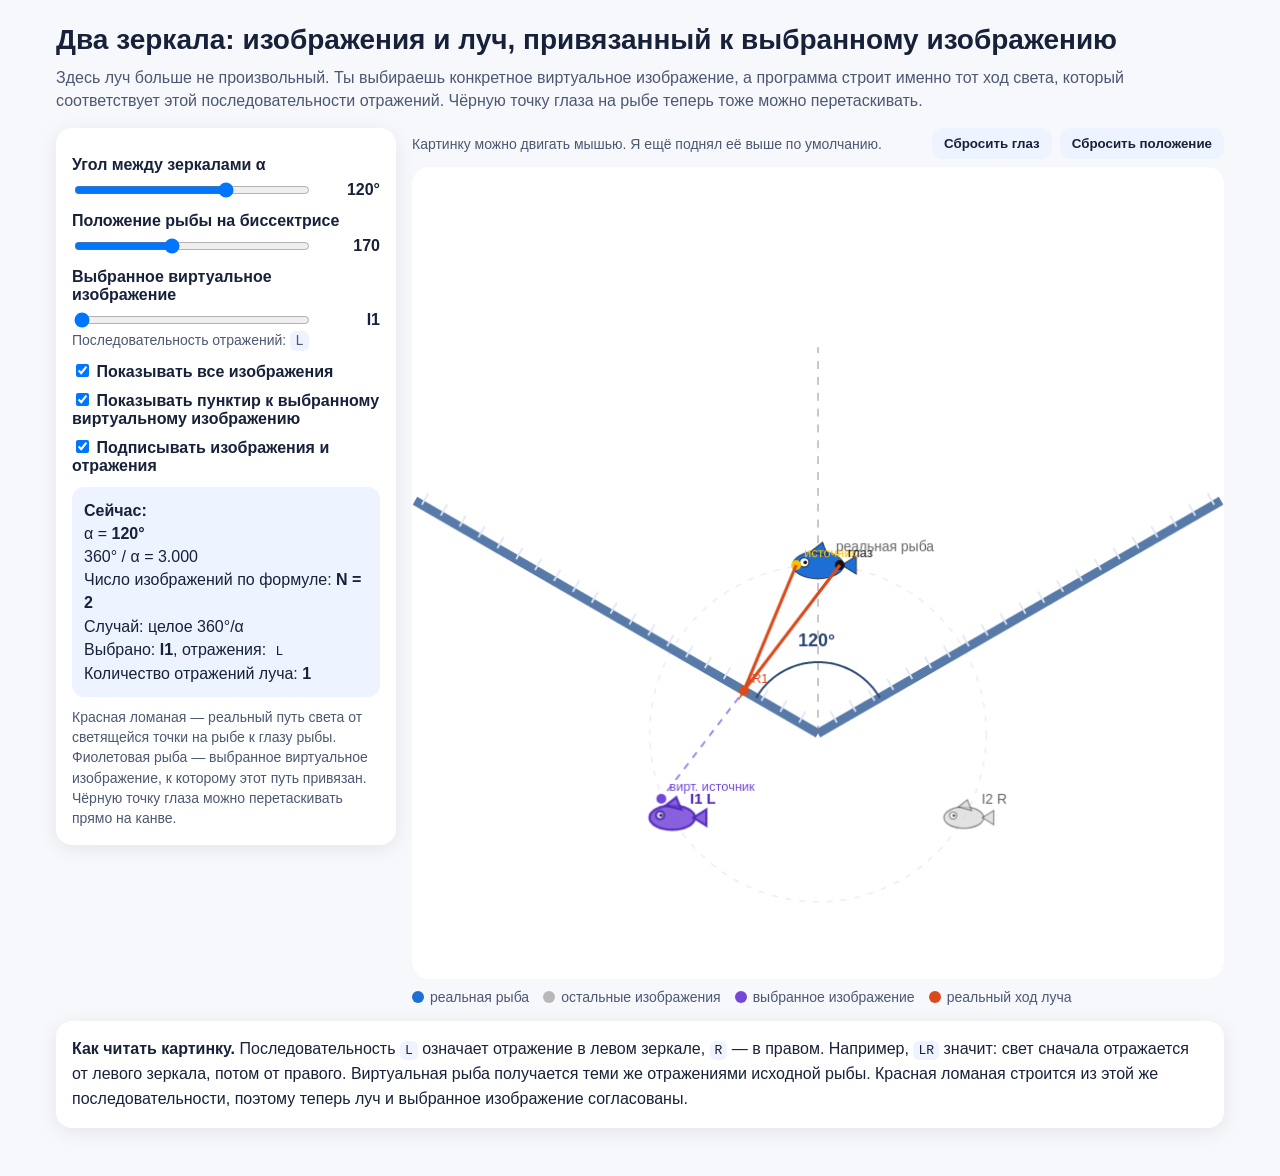
==== index.html @ 4791eefa "Add interactive mirror reflections demo" ====
<!DOCTYPE html>
<html lang="ru">
<head>
  <meta charset="UTF-8" />
  <meta name="viewport" content="width=device-width, initial-scale=1.0" />
  <title>Два зеркала: изображения и привязанный луч</title>
  <style>
    :root { --ink:#17213a; --muted:#4c5872; --card:#ffffff; --soft:#edf3ff; }
    * { box-sizing: border-box; }
    body {
      margin: 0;
      font-family: Arial, sans-serif;
      background: #f6f8fb;
      color: var(--ink);
    }
    .wrap {
      max-width: 1200px;
      margin: 24px auto;
      padding: 0 16px 24px;
    }
    h1 { margin: 0 0 10px; font-size: 28px; }
    .lead { color: var(--muted); line-height: 1.45; margin-bottom: 16px; }
    .grid {
      display: grid;
      grid-template-columns: 340px 1fr;
      gap: 16px;
      align-items: start;
    }
    .card, canvas {
      background: var(--card);
      border-radius: 16px;
      box-shadow: 0 4px 20px rgba(0,0,0,0.08);
    }
    .card { padding: 16px; }
    canvas { display: block; width: 100%; height: auto; }
    label { display: block; font-weight: 700; margin: 12px 0 6px; }
    input[type=range] { width: 100%; }
    .row { display: flex; align-items: center; justify-content: space-between; gap: 12px; }
    .val { min-width: 56px; text-align: right; font-weight: 700; }
    .small { color: var(--muted); font-size: 14px; line-height: 1.45; }
    .box {
      background: var(--soft);
      border-radius: 12px;
      padding: 12px;
      margin-top: 12px;
      line-height: 1.45;
    }
    .checks label { font-weight: 600; margin: 9px 0; }
    .canvasCard { background: transparent; }
    .canvasTools {
      display:flex;
      justify-content: space-between;
      align-items:center;
      gap: 12px;
      margin: 0 0 8px;
      color: var(--muted);
      font-size: 14px;
    }
    .canvasTools button {
      border: 0;
      background: var(--soft);
      color: var(--ink);
      border-radius: 10px;
      padding: 8px 12px;
      font-weight: 700;
      cursor: pointer;
    }
    .canvasWrap {
      position: relative;
      border-radius: 16px;
      overflow: hidden;
      cursor: grab;
      touch-action: none;
    }
    .canvasWrap.dragging { cursor: grabbing; }
    .legend {
      display: flex;
      flex-wrap: wrap;
      gap: 14px;
      margin-top: 10px;
      color: var(--muted);
      font-size: 14px;
    }
    .legend span::before {
      content: "";
      display: inline-block;
      width: 12px; height: 12px;
      border-radius: 50%;
      margin-right: 6px;
      vertical-align: -1px;
    }
    .real::before { background:#1d6fd6; }
    .image::before { background:#b8b8b8; }
    .chosen::before { background:#7447d8; }
    .ray::before { background:#d94a1d; }
    .note {
      margin-top: 16px;
      padding: 16px;
      line-height: 1.55;
    }
    code { background:#eef3ff; border-radius:6px; padding:2px 5px; }
    @media (max-width: 900px) { .grid { grid-template-columns: 1fr; } }
  </style>
</head>
<body>
<div class="wrap">
  <h1>Два зеркала: изображения и луч, привязанный к выбранному изображению</h1>
  <div class="lead">
    Здесь луч больше не произвольный. Ты выбираешь конкретное виртуальное изображение, а программа строит именно тот ход света,
    который соответствует этой последовательности отражений. Чёрную точку глаза на рыбе теперь тоже можно перетаскивать.
  </div>

  <div class="grid">
    <div class="card">
      <label for="angle">Угол между зеркалами α</label>
      <div class="row"><input id="angle" type="range" min="25" max="170" step="1" value="120"><span class="val" id="angleVal">120°</span></div>

      <label for="dist">Положение рыбы на биссектрисе</label>
      <div class="row"><input id="dist" type="range" min="115" max="250" step="1" value="170"><span class="val" id="distVal">170</span></div>

      <label for="imgSel">Выбранное виртуальное изображение</label>
      <div class="row"><input id="imgSel" type="range" min="0" max="1" step="1" value="0"><span class="val" id="imgVal">I1</span></div>
      <div class="small" id="seqText"></div>

      <div class="checks">
        <label><input type="checkbox" id="showAll" checked> Показывать все изображения</label>
        <label><input type="checkbox" id="showUnfolded" checked> Показывать пунктир к выбранному виртуальному изображению</label>
        <label><input type="checkbox" id="showLabels" checked> Подписывать изображения и отражения</label>
      </div>

      <div class="box" id="stats"></div>
      <div class="small" style="margin-top:10px;">
        Красная ломаная — реальный путь света от светящейся точки на рыбе к глазу рыбы.
        Фиолетовая рыба — выбранное виртуальное изображение, к которому этот путь привязан.
        Чёрную точку глаза можно перетаскивать прямо на канве.
      </div>
    </div>

    <div class="canvasCard">
      <div class="canvasTools">
        <div>Картинку можно двигать мышью. Я ещё поднял её выше по умолчанию.</div>
        <div style="display:flex; gap:8px; flex-wrap:wrap;">
          <button id="resetEye" type="button">Сбросить глаз</button>
          <button id="resetView" type="button">Сбросить положение</button>
        </div>
      </div>
      <div class="canvasWrap" id="canvasWrap">
        <canvas id="cv" width="820" height="820"></canvas>
      </div>
      <div class="legend">
        <span class="real">реальная рыба</span>
        <span class="image">остальные изображения</span>
        <span class="chosen">выбранное изображение</span>
        <span class="ray">реальный ход луча</span>
      </div>
    </div>
  </div>

  <div class="card note">
    <b>Как читать картинку.</b>
    Последовательность <code>L</code> означает отражение в левом зеркале, <code>R</code> — в правом.
    Например, <code>LR</code> значит: свет сначала отражается от левого зеркала, потом от правого.
    Виртуальная рыба получается теми же отражениями исходной рыбы. Красная ломаная строится из этой же последовательности,
    поэтому теперь луч и выбранное изображение согласованы.
  </div>
</div>

<script>
const cv = document.getElementById('cv');
const canvasWrap = document.getElementById('canvasWrap');
const resetViewBtn = document.getElementById('resetView');
const resetEyeBtn = document.getElementById('resetEye');
const ctx = cv.getContext('2d');
const angleInput = document.getElementById('angle');
const distInput = document.getElementById('dist');
const imgSel = document.getElementById('imgSel');
const showAll = document.getElementById('showAll');
const showUnfolded = document.getElementById('showUnfolded');
const showLabels = document.getElementById('showLabels');
const angleVal = document.getElementById('angleVal');
const distVal = document.getElementById('distVal');
const imgVal = document.getElementById('imgVal');
const seqText = document.getElementById('seqText');
const stats = document.getElementById('stats');

const W = cv.width, H = cv.height;
const O = {x: W/2, y: H-78};
const defaultPan = {x: 0, y: -170};
let pan = {...defaultPan};
let drag = null;
let dragEye = false;
const mirrorLen = 470;
const sourceOffset = -22;
const defaultEyeOffset = {x:22, y:0};
let eyeOffset = {...defaultEyeOffset};

function deg(d){ return d*Math.PI/180; }
function add(a,b){ return {x:a.x+b.x, y:a.y+b.y}; }
function sub(a,b){ return {x:a.x-b.x, y:a.y-b.y}; }
function mul(a,k){ return {x:a.x*k, y:a.y*k}; }
function dot(a,b){ return a.x*b.x+a.y*b.y; }
function cross(a,b){ return a.x*b.y-a.y*b.x; }
function norm(a){ return Math.hypot(a.x,a.y); }
function unit(a){ const n=norm(a); return {x:a.x/n, y:a.y/n}; }
function polar(r,aDeg){ const t=deg(aDeg); return {x:r*Math.cos(t), y:r*Math.sin(t)}; }
function toC(p){ return {x:O.x+p.x+pan.x, y:O.y-p.y+pan.y}; }
function fromC(c){ return {x:c.x-O.x-pan.x, y:O.y+pan.y-c.y}; }
function mirrorAngles(alpha){ return {R:90-alpha/2, L:90+alpha/2}; }
function lineUnit(angleDeg){ return unit(polar(1, angleDeg)); }

function reflectPoint(p, lineAngleDeg){
  const u = lineUnit(lineAngleDeg);
  return sub(mul(u, 2*dot(p,u)), p);
}

function applySeqToPoint(p, seq, angles){
  let q = {...p};
  for (const m of seq) q = reflectPoint(q, angles[m]);
  return q;
}

function imageCount(alpha){
  const q = 360/alpha;
  const nearest = Math.round(q);
  if (Math.abs(q-nearest) < 1e-9) return Math.max(0, nearest-1);
  return Math.floor(q);
}

function alternatingSeq(start, len){
  let s = '';
  for(let i=0;i<len;i++) s += (i%2===0 ? start : (start==='L'?'R':'L'));
  return s;
}

function imageList(alpha, center){
  const angles = mirrorAngles(alpha);
  const needed = imageCount(alpha);
  const list = [];
  const seen = [];
  const maxLen = Math.max(needed + 2, 6);
  for(let len=1; len<=maxLen && list.length<needed; len++){
    for(const start of ['L','R']){
      const seq = alternatingSeq(start, len);
      const c = applySeqToPoint(center, seq, angles);
      let duplicate = false;
      for(const p of seen){
        if(norm(sub(c,p)) < 0.5) { duplicate = true; break; }
      }
      if(!duplicate){
        seen.push(c);
        list.push({seq, center:c});
        if(list.length >= needed) break;
      }
    }
  }
  return list;
}

function intersectLineWithMirror(A, B, lineAngleDeg){
  const d = sub(B,A);
  const u = lineUnit(lineAngleDeg);
  const den = cross(d,u);
  if(Math.abs(den) < 1e-9) return null;
  const t = -cross(A,u)/den;
  const P = add(A, mul(d,t));
  const s = dot(P,u);
  return {point:P, t, s};
}

function buildPath(source, eye, seq, angles){
  if(seq.length === 0) return {points:[source, eye], ok:true, problems:[]};
  const lastMirror = seq[seq.length-1];
  const img = applySeqToPoint(source, seq, angles);
  const hit = intersectLineWithMirror(eye, img, angles[lastMirror]);
  const problems = [];
  if(!hit) return {points:[source, eye], ok:false, problems:['луч параллелен последнему зеркалу']};
  if(hit.t <= 0 || hit.t >= 1) problems.push('точка отражения не лежит между глазом и виртуальным источником');
  if(hit.s < 0 || hit.s > mirrorLen) problems.push('точка отражения вышла за нарисованный отрезок зеркала');
  const prev = buildPath(source, hit.point, seq.slice(0,-1), angles);
  return {points:[...prev.points.slice(0,-1), hit.point, eye], ok:prev.ok && problems.length===0, problems:[...prev.problems, ...problems]};
}

function drawFish(center, scale, fill, alpha=1, label='', selected=false){
  const c = toC(center);
  ctx.save();
  ctx.globalAlpha = alpha;
  ctx.translate(c.x,c.y);
  ctx.fillStyle = fill;
  ctx.strokeStyle = selected ? '#4b23b8' : 'rgba(20,20,20,0.65)';
  ctx.lineWidth = selected ? 2.4 : 1.2;
  ctx.beginPath();
  ctx.ellipse(0,0,28*scale,15*scale,0,0,Math.PI*2);
  ctx.fill(); ctx.stroke();
  ctx.beginPath();
  ctx.moveTo(26*scale,0); ctx.lineTo(42*scale,-10*scale); ctx.lineTo(42*scale,10*scale); ctx.closePath();
  ctx.fill(); ctx.stroke();
  ctx.beginPath();
  ctx.moveTo(-8*scale,-15*scale); ctx.lineTo(5*scale,-25*scale); ctx.lineTo(11*scale,-10*scale); ctx.closePath();
  ctx.fill(); ctx.stroke();
  ctx.fillStyle = '#fff';
  ctx.beginPath(); ctx.arc(-15*scale,-3*scale,5*scale,0,Math.PI*2); ctx.fill(); ctx.stroke();
  ctx.fillStyle = '#111';
  ctx.beginPath(); ctx.arc(-14*scale,-3*scale,2*scale,0,Math.PI*2); ctx.fill();
  ctx.restore();
  if(label && showLabels.checked){
    ctx.fillStyle = selected ? '#4b23b8' : '#666';
    ctx.font = selected ? 'bold 15px Arial' : '14px Arial';
    ctx.fillText(label, c.x+18, c.y-14);
  }
}

function drawPoint(p, color, label){
  const c = toC(p);
  ctx.fillStyle = color;
  ctx.beginPath(); ctx.arc(c.x,c.y,5,0,Math.PI*2); ctx.fill();
  if(label && showLabels.checked){
    ctx.font = '13px Arial';
    ctx.fillText(label, c.x+8, c.y-8);
  }
}

function drawMirrors(alpha){
  const angles = mirrorAngles(alpha);
  const o = toC({x:0,y:0});
  const L = toC(polar(mirrorLen, angles.L));
  const R = toC(polar(mirrorLen, angles.R));

  ctx.lineWidth = 9;
  ctx.strokeStyle = '#587aa8';
  ctx.beginPath();
  ctx.moveTo(o.x,o.y); ctx.lineTo(L.x,L.y);
  ctx.moveTo(o.x,o.y); ctx.lineTo(R.x,R.y);
  ctx.stroke();

  ctx.lineWidth = 1.7;
  ctx.strokeStyle = '#dfe7f5';
  for(let t=22; t<mirrorLen; t+=22){
    const p1 = polar(t, angles.L);
    const p2 = add(p1, polar(13, angles.L-90));
    const c1 = toC(p1), c2 = toC(p2);
    ctx.beginPath(); ctx.moveTo(c1.x,c1.y); ctx.lineTo(c2.x,c2.y); ctx.stroke();
    const q1 = polar(t, angles.R);
    const q2 = add(q1, polar(13, angles.R+90));
    const d1 = toC(q1), d2 = toC(q2);
    ctx.beginPath(); ctx.moveTo(d1.x,d1.y); ctx.lineTo(d2.x,d2.y); ctx.stroke();
  }

  ctx.save();
  ctx.setLineDash([8,8]);
  ctx.strokeStyle = 'rgba(120,120,120,0.55)';
  ctx.lineWidth = 1.5;
  ctx.beginPath();
  const top = toC({x:0,y:390});
  ctx.moveTo(o.x,o.y); ctx.lineTo(top.x,top.y);
  ctx.stroke();
  ctx.restore();

  ctx.strokeStyle = '#2d4876';
  ctx.lineWidth = 2;
  ctx.beginPath();
  for(let a=angles.R; a<=angles.L+0.001; a+=1){
    const p = toC(polar(72,a));
    if(a===angles.R) ctx.moveTo(p.x,p.y); else ctx.lineTo(p.x,p.y);
  }
  ctx.stroke();
  const txt = toC(polar(92,90));
  ctx.fillStyle = '#2d4876';
  ctx.font = 'bold 18px Arial';
  ctx.fillText(alpha+'°', txt.x-20, txt.y+4);
}

function drawRay(path, bounces, ok){
  ctx.save();
  ctx.strokeStyle = ok ? '#d94a1d' : '#c0392b';
  ctx.lineWidth = 3.2;
  ctx.beginPath();
  path.forEach((p,i)=>{
    const c=toC(p);
    if(i===0) ctx.moveTo(c.x,c.y); else ctx.lineTo(c.x,c.y);
  });
  ctx.stroke();
  ctx.restore();
  for(let i=1;i<path.length-1;i++) drawPoint(path[i], '#d94a1d', 'R'+i);
}

function draw(){
  const alpha = Number(angleInput.value);
  const dist = Number(distInput.value);
  angleVal.textContent = alpha+'°';
  distVal.textContent = dist;

  const center = {x:0, y:dist};
  const source = {x:sourceOffset, y:dist};
  const eye = {x:center.x + eyeOffset.x, y:center.y + eyeOffset.y};
  const angles = mirrorAngles(alpha);
  const images = imageList(alpha, center);

  imgSel.max = Math.max(images.length-1,0);
  if(Number(imgSel.value) > images.length-1) imgSel.value = Math.max(images.length-1,0);
  const idx = Number(imgSel.value);
  const chosen = images[idx] || null;
  imgVal.textContent = chosen ? 'I'+(idx+1) : '—';
  seqText.innerHTML = chosen ? `Последовательность отражений: <code>${chosen.seq}</code>` : 'Изображений нет.';

  ctx.clearRect(0,0,W,H);
  drawMirrors(alpha);

  // guide circle through copies
  ctx.save();
  ctx.setLineDash([6,8]);
  ctx.strokeStyle = 'rgba(120,140,180,0.17)';
  ctx.lineWidth = 1.4;
  const oc = toC({x:0,y:0});
  ctx.beginPath(); ctx.arc(oc.x, oc.y, dist, 0, Math.PI*2); ctx.stroke();
  ctx.restore();

  if(showAll.checked){
    images.forEach((im,i)=>{
      const isChosen = i===idx;
      if(!isChosen) drawFish(im.center, 0.72, '#d6d6d6', 0.7, 'I'+(i+1)+' '+im.seq, false);
    });
  }

  if(chosen){
    drawFish(chosen.center, 0.82, '#7447d8', 0.85, 'I'+(idx+1)+' '+chosen.seq, true);
  }

  drawFish(center, 0.92, '#1d6fd6', 1, 'реальная рыба', false);
  drawPoint(source, '#ffbf00', 'источник');
  drawPoint(eye, '#111', 'глаз');

  if(chosen){
    const sourceImg = applySeqToPoint(source, chosen.seq, angles);
    if(showUnfolded.checked){
      ctx.save();
      ctx.setLineDash([7,7]);
      ctx.strokeStyle = 'rgba(116,71,216,0.65)';
      ctx.lineWidth = 2;
      const a = toC(eye), b = toC(sourceImg);
      ctx.beginPath(); ctx.moveTo(a.x,a.y); ctx.lineTo(b.x,b.y); ctx.stroke();
      ctx.restore();
      drawPoint(sourceImg, '#7447d8', 'вирт. источник');
    }
    const pathData = buildPath(source, eye, chosen.seq, angles);
    drawRay(pathData.points, [], pathData.ok);

    const q = 360/alpha;
    const integerCase = Math.abs(q-Math.round(q)) < 1e-9;
    const warning = pathData.problems.length ? '<br><br><b>Предупреждение:</b><br>'+[...new Set(pathData.problems)].join('<br>') : '';
    stats.innerHTML = `<b>Сейчас:</b><br>
      α = <b>${alpha}°</b><br>
      360° / α = ${q.toFixed(3)}<br>
      Число изображений по формуле: <b>N = ${imageCount(alpha)}</b><br>
      Случай: ${integerCase ? 'целое 360°/α' : 'нецелое 360°/α'}<br>
      Выбрано: <b>I${idx+1}</b>, отражения: <code>${chosen.seq}</code><br>
      Количество отражений луча: <b>${chosen.seq.length}</b>${warning}`;
  } else {
    stats.innerHTML = 'Для этого угла изображений не получилось.';
  }
}

[angleInput, distInput, imgSel, showAll, showUnfolded, showLabels].forEach(el=>{
  el.addEventListener('input', draw);
  el.addEventListener('change', draw);
});


function pointerPos(ev){
  const rect = cv.getBoundingClientRect();
  return {x: ev.clientX - rect.left, y: ev.clientY - rect.top};
}

function currentFishCenter(){
  return {x:0, y:Number(distInput.value)};
}

function currentEyeScene(){
  const center = currentFishCenter();
  return {x:center.x + eyeOffset.x, y:center.y + eyeOffset.y};
}

canvasWrap.addEventListener('pointerdown', ev => {
  const pos = pointerPos(ev);
  const eyeCanvas = toC(currentEyeScene());
  const dx = pos.x - eyeCanvas.x;
  const dy = pos.y - eyeCanvas.y;
  if(dx*dx + dy*dy <= 18*18){
    dragEye = true;
    drag = {start: pos, eyeStart: {...eyeOffset}};
  } else {
    dragEye = false;
    drag = {start: pos, panStart: {...pan}};
  }
  canvasWrap.classList.add('dragging');
  canvasWrap.setPointerCapture(ev.pointerId);
});

canvasWrap.addEventListener('pointermove', ev => {
  if(!drag) return;
  const cur = pointerPos(ev);
  if(dragEye){
    const scene = fromC(cur);
    const center = currentFishCenter();
    eyeOffset = {x: scene.x - center.x, y: scene.y - center.y};
  } else {
    pan.x = drag.panStart.x + (cur.x - drag.start.x);
    pan.y = drag.panStart.y + (cur.y - drag.start.y);
  }
  draw();
});

function endDrag(ev){
  if(drag) {
    drag = null;
    dragEye = false;
    canvasWrap.classList.remove('dragging');
    try { canvasWrap.releasePointerCapture(ev.pointerId); } catch(e) {}
  }
}
canvasWrap.addEventListener('pointerup', endDrag);
canvasWrap.addEventListener('pointercancel', endDrag);
canvasWrap.addEventListener('pointerleave', ev => { if(drag && ev.buttons===0) endDrag(ev); });

resetViewBtn.addEventListener('click', () => {
  pan = {...defaultPan};
  draw();
});

resetEyeBtn.addEventListener('click', () => {
  eyeOffset = {...defaultEyeOffset};
  draw();
});

draw();
</script>
</body>
</html>
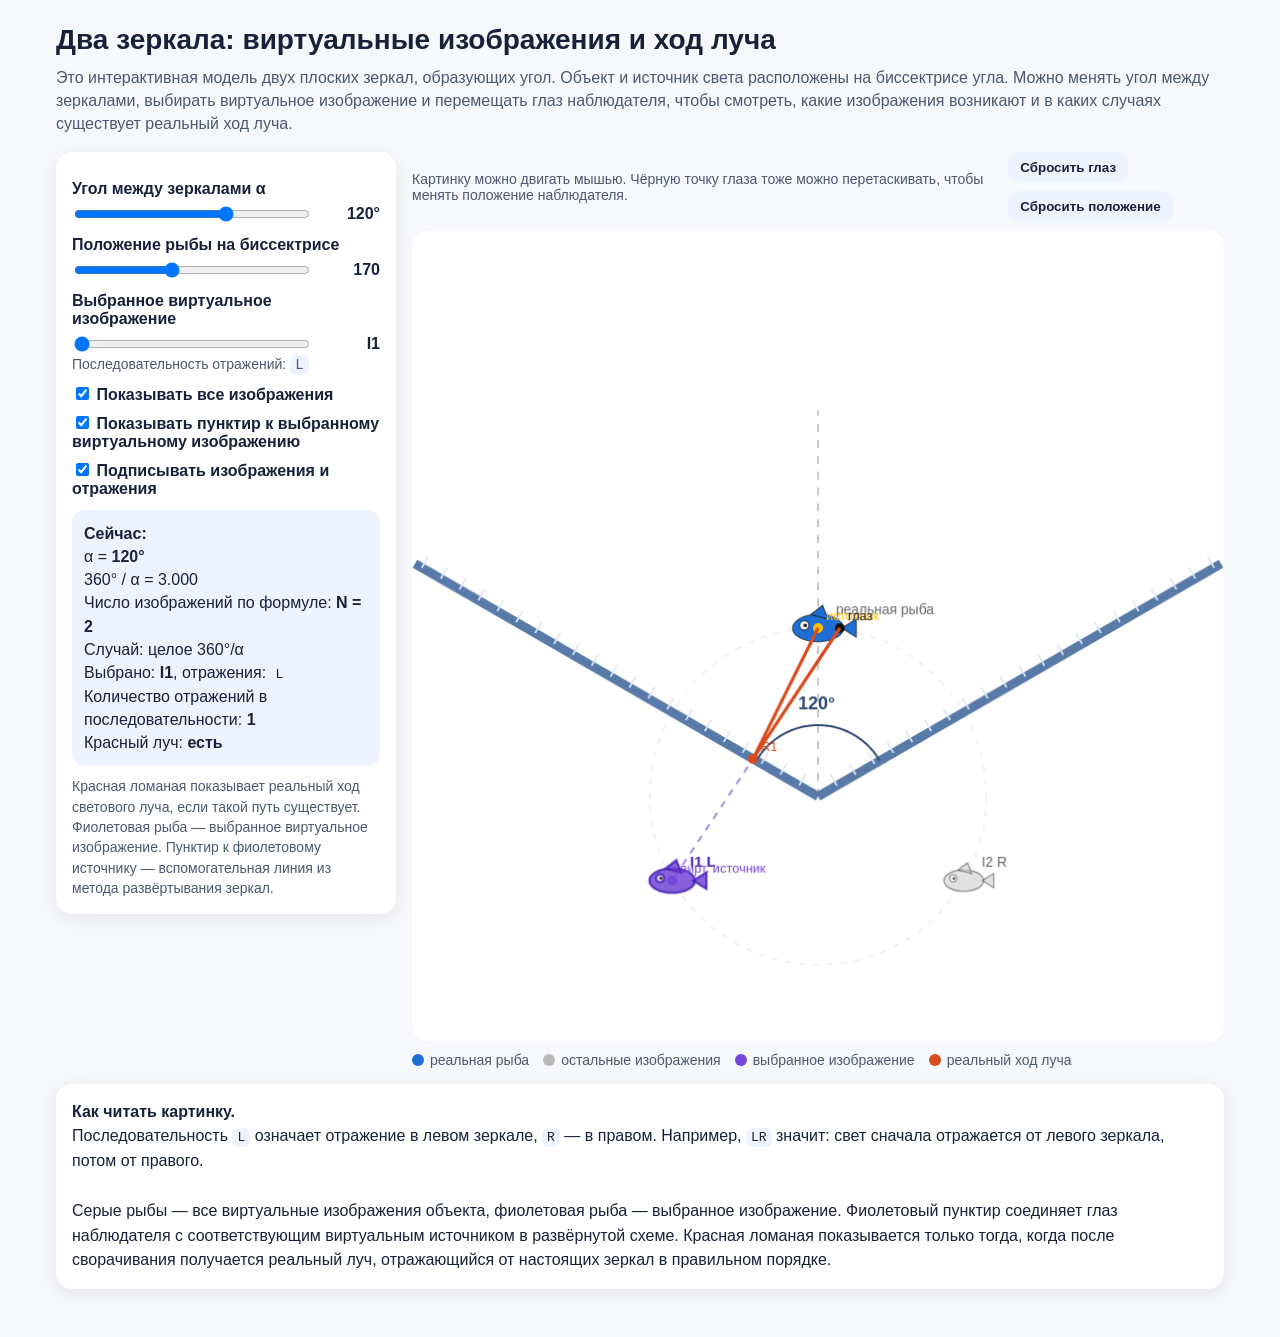
==== commit 23ea22fb: "Publish final interactive mirror reflections page" ====
--- a/index.html
+++ b/index.html
@@ -3,7 +3,7 @@
 <head>
   <meta charset="UTF-8" />
   <meta name="viewport" content="width=device-width, initial-scale=1.0" />
-  <title>Два зеркала: изображения и привязанный луч</title>
+  <title>Два зеркала: виртуальные изображения и ход луча</title>
   <style>
     :root { --ink:#17213a; --muted:#4c5872; --card:#ffffff; --soft:#edf3ff; }
     * { box-sizing: border-box; }
@@ -104,10 +104,11 @@
 </head>
 <body>
 <div class="wrap">
-  <h1>Два зеркала: изображения и луч, привязанный к выбранному изображению</h1>
+  <h1>Два зеркала: виртуальные изображения и ход луча</h1>
   <div class="lead">
-    Здесь луч больше не произвольный. Ты выбираешь конкретное виртуальное изображение, а программа строит именно тот ход света,
-    который соответствует этой последовательности отражений. Чёрную точку глаза на рыбе теперь тоже можно перетаскивать.
+    Это интерактивная модель двух плоских зеркал, образующих угол. Объект и источник света расположены на биссектрисе угла.
+    Можно менять угол между зеркалами, выбирать виртуальное изображение и перемещать глаз наблюдателя, чтобы смотреть,
+    какие изображения возникают и в каких случаях существует реальный ход луча.
   </div>
 
   <div class="grid">
@@ -130,15 +131,15 @@
 
       <div class="box" id="stats"></div>
       <div class="small" style="margin-top:10px;">
-        Красная ломаная — реальный путь света от светящейся точки на рыбе к глазу рыбы.
-        Фиолетовая рыба — выбранное виртуальное изображение, к которому этот путь привязан.
-        Чёрную точку глаза можно перетаскивать прямо на канве.
+        Красная ломаная показывает реальный ход светового луча, если такой путь существует.
+        Фиолетовая рыба — выбранное виртуальное изображение.
+        Пунктир к фиолетовому источнику — вспомогательная линия из метода развёртывания зеркал.
       </div>
     </div>
 
     <div class="canvasCard">
       <div class="canvasTools">
-        <div>Картинку можно двигать мышью. Я ещё поднял её выше по умолчанию.</div>
+        <div>Картинку можно двигать мышью. Чёрную точку глаза тоже можно перетаскивать, чтобы менять положение наблюдателя.</div>
         <div style="display:flex; gap:8px; flex-wrap:wrap;">
           <button id="resetEye" type="button">Сбросить глаз</button>
           <button id="resetView" type="button">Сбросить положение</button>
@@ -157,11 +158,13 @@
   </div>
 
   <div class="card note">
-    <b>Как читать картинку.</b>
+    <b>Как читать картинку.</b><br>
     Последовательность <code>L</code> означает отражение в левом зеркале, <code>R</code> — в правом.
-    Например, <code>LR</code> значит: свет сначала отражается от левого зеркала, потом от правого.
-    Виртуальная рыба получается теми же отражениями исходной рыбы. Красная ломаная строится из этой же последовательности,
-    поэтому теперь луч и выбранное изображение согласованы.
+    Например, <code>LR</code> значит: свет сначала отражается от левого зеркала, потом от правого.<br><br>
+    Серые рыбы — все виртуальные изображения объекта, фиолетовая рыба — выбранное изображение.
+    Фиолетовый пунктир соединяет глаз наблюдателя с соответствующим виртуальным источником в развёрнутой схеме.
+    Красная ломаная показывается только тогда, когда после сворачивания получается реальный луч,
+    отражающийся от настоящих зеркал в правильном порядке.
   </div>
 </div>
 
@@ -190,7 +193,7 @@
 let drag = null;
 let dragEye = false;
 const mirrorLen = 470;
-const sourceOffset = -22;
+const sourceOffset = 0;
 const defaultEyeOffset = {x:22, y:0};
 let eyeOffset = {...defaultEyeOffset};
 
@@ -369,9 +372,9 @@
   ctx.fillText(alpha+'°', txt.x-20, txt.y+4);
 }
 
-function drawRay(path, bounces, ok){
+function drawRay(path){
   ctx.save();
-  ctx.strokeStyle = ok ? '#d94a1d' : '#c0392b';
+  ctx.strokeStyle = '#d94a1d';
   ctx.lineWidth = 3.2;
   ctx.beginPath();
   path.forEach((p,i)=>{
@@ -381,6 +384,21 @@
   ctx.stroke();
   ctx.restore();
   for(let i=1;i<path.length-1;i++) drawPoint(path[i], '#d94a1d', 'R'+i);
+}
+
+function drawImpossibleConstruction(path){
+  ctx.save();
+  ctx.setLineDash([7,7]);
+  ctx.strokeStyle = 'rgba(150,150,150,0.55)';
+  ctx.lineWidth = 2;
+  ctx.beginPath();
+  path.forEach((p,i)=>{
+    const c=toC(p);
+    if(i===0) ctx.moveTo(c.x,c.y); else ctx.lineTo(c.x,c.y);
+  });
+  ctx.stroke();
+  ctx.restore();
+  for(let i=1;i<path.length-1;i++) drawPoint(path[i], '#999', 'нет');
 }
 
 function draw(){
@@ -442,18 +460,20 @@
       drawPoint(sourceImg, '#7447d8', 'вирт. источник');
     }
     const pathData = buildPath(source, eye, chosen.seq, angles);
-    drawRay(pathData.points, [], pathData.ok);
+    if(pathData.ok) drawRay(pathData.points);
+    else drawImpossibleConstruction(pathData.points);
 
     const q = 360/alpha;
     const integerCase = Math.abs(q-Math.round(q)) < 1e-9;
-    const warning = pathData.problems.length ? '<br><br><b>Предупреждение:</b><br>'+[...new Set(pathData.problems)].join('<br>') : '';
+    const warning = pathData.problems.length ? '<br><br><b>Реального красного луча для этого положения глаза нет.</b><br>'+[...new Set(pathData.problems)].join('<br>') : '';
     stats.innerHTML = `<b>Сейчас:</b><br>
       α = <b>${alpha}°</b><br>
       360° / α = ${q.toFixed(3)}<br>
       Число изображений по формуле: <b>N = ${imageCount(alpha)}</b><br>
       Случай: ${integerCase ? 'целое 360°/α' : 'нецелое 360°/α'}<br>
       Выбрано: <b>I${idx+1}</b>, отражения: <code>${chosen.seq}</code><br>
-      Количество отражений луча: <b>${chosen.seq.length}</b>${warning}`;
+      Количество отражений в последовательности: <b>${chosen.seq.length}</b><br>
+      Красный луч: <b>${pathData.ok ? 'есть' : 'невозможен'}</b>${warning}`;
   } else {
     stats.innerHTML = 'Для этого угла изображений не получилось.';
   }
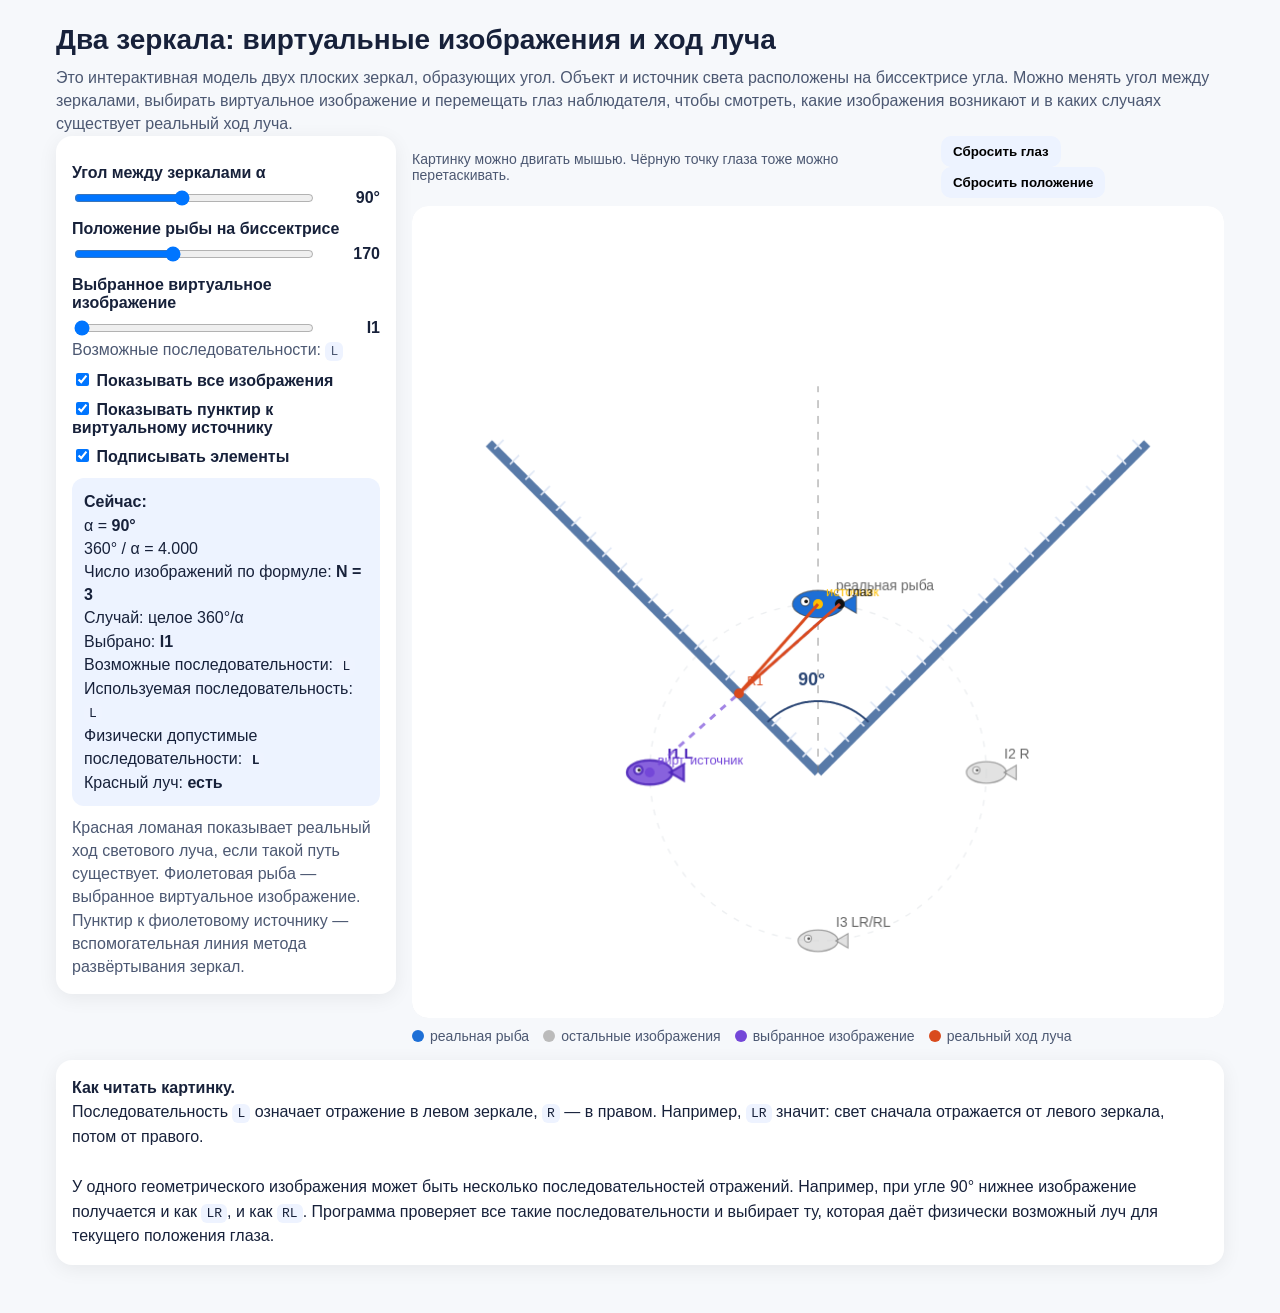
==== commit 7de87b39: "Fix symmetric duplicate reflection paths" ====
--- a/index.html
+++ b/index.html
@@ -1,557 +1,51 @@
-<!DOCTYPE html>
+<!doctype html>
 <html lang="ru">
 <head>
-  <meta charset="UTF-8" />
-  <meta name="viewport" content="width=device-width, initial-scale=1.0" />
-  <title>Два зеркала: виртуальные изображения и ход луча</title>
-  <style>
-    :root { --ink:#17213a; --muted:#4c5872; --card:#ffffff; --soft:#edf3ff; }
-    * { box-sizing: border-box; }
-    body {
-      margin: 0;
-      font-family: Arial, sans-serif;
-      background: #f6f8fb;
-      color: var(--ink);
-    }
-    .wrap {
-      max-width: 1200px;
-      margin: 24px auto;
-      padding: 0 16px 24px;
-    }
-    h1 { margin: 0 0 10px; font-size: 28px; }
-    .lead { color: var(--muted); line-height: 1.45; margin-bottom: 16px; }
-    .grid {
-      display: grid;
-      grid-template-columns: 340px 1fr;
-      gap: 16px;
-      align-items: start;
-    }
-    .card, canvas {
-      background: var(--card);
-      border-radius: 16px;
-      box-shadow: 0 4px 20px rgba(0,0,0,0.08);
-    }
-    .card { padding: 16px; }
-    canvas { display: block; width: 100%; height: auto; }
-    label { display: block; font-weight: 700; margin: 12px 0 6px; }
-    input[type=range] { width: 100%; }
-    .row { display: flex; align-items: center; justify-content: space-between; gap: 12px; }
-    .val { min-width: 56px; text-align: right; font-weight: 700; }
-    .small { color: var(--muted); font-size: 14px; line-height: 1.45; }
-    .box {
-      background: var(--soft);
-      border-radius: 12px;
-      padding: 12px;
-      margin-top: 12px;
-      line-height: 1.45;
-    }
-    .checks label { font-weight: 600; margin: 9px 0; }
-    .canvasCard { background: transparent; }
-    .canvasTools {
-      display:flex;
-      justify-content: space-between;
-      align-items:center;
-      gap: 12px;
-      margin: 0 0 8px;
-      color: var(--muted);
-      font-size: 14px;
-    }
-    .canvasTools button {
-      border: 0;
-      background: var(--soft);
-      color: var(--ink);
-      border-radius: 10px;
-      padding: 8px 12px;
-      font-weight: 700;
-      cursor: pointer;
-    }
-    .canvasWrap {
-      position: relative;
-      border-radius: 16px;
-      overflow: hidden;
-      cursor: grab;
-      touch-action: none;
-    }
-    .canvasWrap.dragging { cursor: grabbing; }
-    .legend {
-      display: flex;
-      flex-wrap: wrap;
-      gap: 14px;
-      margin-top: 10px;
-      color: var(--muted);
-      font-size: 14px;
-    }
-    .legend span::before {
-      content: "";
-      display: inline-block;
-      width: 12px; height: 12px;
-      border-radius: 50%;
-      margin-right: 6px;
-      vertical-align: -1px;
-    }
-    .real::before { background:#1d6fd6; }
-    .image::before { background:#b8b8b8; }
-    .chosen::before { background:#7447d8; }
-    .ray::before { background:#d94a1d; }
-    .note {
-      margin-top: 16px;
-      padding: 16px;
-      line-height: 1.55;
-    }
-    code { background:#eef3ff; border-radius:6px; padding:2px 5px; }
-    @media (max-width: 900px) { .grid { grid-template-columns: 1fr; } }
-  </style>
+<meta charset="utf-8">
+<meta name="viewport" content="width=device-width,initial-scale=1">
+<title>Два зеркала: виртуальные изображения и ход луча</title>
+<style>
+:root{--ink:#17213a;--muted:#4c5872;--soft:#edf3ff}*{box-sizing:border-box}body{margin:0;font-family:Arial,sans-serif;background:#f6f8fb;color:var(--ink)}.wrap{max-width:1200px;margin:24px auto;padding:0 16px 24px}h1{margin:0 0 10px;font-size:28px}.lead,.small{color:var(--muted);line-height:1.45}.grid{display:grid;grid-template-columns:340px 1fr;gap:16px;align-items:start}.card,canvas{background:white;border-radius:16px;box-shadow:0 4px 20px #0001}.card{padding:16px}label{display:block;font-weight:700;margin:12px 0 6px}input[type=range]{width:100%}.row{display:flex;gap:12px;align-items:center}.val{min-width:52px;text-align:right;font-weight:700}.box{background:var(--soft);border-radius:12px;padding:12px;margin-top:12px;line-height:1.45}.checks label{font-weight:600;margin:9px 0}.tools{display:flex;justify-content:space-between;gap:10px;align-items:center;margin:0 0 8px;color:var(--muted);font-size:14px}.tools button{border:0;background:var(--soft);border-radius:10px;padding:8px 12px;font-weight:700;cursor:pointer}.canwrap{border-radius:16px;overflow:hidden;cursor:grab;touch-action:none}.canwrap.dragging{cursor:grabbing}canvas{display:block;width:100%;height:auto}.legend{display:flex;flex-wrap:wrap;gap:14px;margin-top:10px;color:var(--muted);font-size:14px}.legend span:before{content:"";display:inline-block;width:12px;height:12px;border-radius:50%;margin-right:6px;vertical-align:-1px}.a:before{background:#1d6fd6}.b:before{background:#bbb}.c:before{background:#7447d8}.d:before{background:#d94a1d}code{background:#eef3ff;border-radius:6px;padding:2px 5px}.note{margin-top:16px;line-height:1.55}@media(max-width:900px){.grid{grid-template-columns:1fr}}
+</style>
 </head>
 <body>
 <div class="wrap">
-  <h1>Два зеркала: виртуальные изображения и ход луча</h1>
-  <div class="lead">
-    Это интерактивная модель двух плоских зеркал, образующих угол. Объект и источник света расположены на биссектрисе угла.
-    Можно менять угол между зеркалами, выбирать виртуальное изображение и перемещать глаз наблюдателя, чтобы смотреть,
-    какие изображения возникают и в каких случаях существует реальный ход луча.
-  </div>
-
-  <div class="grid">
-    <div class="card">
-      <label for="angle">Угол между зеркалами α</label>
-      <div class="row"><input id="angle" type="range" min="25" max="170" step="1" value="120"><span class="val" id="angleVal">120°</span></div>
-
-      <label for="dist">Положение рыбы на биссектрисе</label>
-      <div class="row"><input id="dist" type="range" min="115" max="250" step="1" value="170"><span class="val" id="distVal">170</span></div>
-
-      <label for="imgSel">Выбранное виртуальное изображение</label>
-      <div class="row"><input id="imgSel" type="range" min="0" max="1" step="1" value="0"><span class="val" id="imgVal">I1</span></div>
-      <div class="small" id="seqText"></div>
-
-      <div class="checks">
-        <label><input type="checkbox" id="showAll" checked> Показывать все изображения</label>
-        <label><input type="checkbox" id="showUnfolded" checked> Показывать пунктир к выбранному виртуальному изображению</label>
-        <label><input type="checkbox" id="showLabels" checked> Подписывать изображения и отражения</label>
-      </div>
-
-      <div class="box" id="stats"></div>
-      <div class="small" style="margin-top:10px;">
-        Красная ломаная показывает реальный ход светового луча, если такой путь существует.
-        Фиолетовая рыба — выбранное виртуальное изображение.
-        Пунктир к фиолетовому источнику — вспомогательная линия из метода развёртывания зеркал.
-      </div>
-    </div>
-
-    <div class="canvasCard">
-      <div class="canvasTools">
-        <div>Картинку можно двигать мышью. Чёрную точку глаза тоже можно перетаскивать, чтобы менять положение наблюдателя.</div>
-        <div style="display:flex; gap:8px; flex-wrap:wrap;">
-          <button id="resetEye" type="button">Сбросить глаз</button>
-          <button id="resetView" type="button">Сбросить положение</button>
-        </div>
-      </div>
-      <div class="canvasWrap" id="canvasWrap">
-        <canvas id="cv" width="820" height="820"></canvas>
-      </div>
-      <div class="legend">
-        <span class="real">реальная рыба</span>
-        <span class="image">остальные изображения</span>
-        <span class="chosen">выбранное изображение</span>
-        <span class="ray">реальный ход луча</span>
-      </div>
-    </div>
-  </div>
-
-  <div class="card note">
-    <b>Как читать картинку.</b><br>
-    Последовательность <code>L</code> означает отражение в левом зеркале, <code>R</code> — в правом.
-    Например, <code>LR</code> значит: свет сначала отражается от левого зеркала, потом от правого.<br><br>
-    Серые рыбы — все виртуальные изображения объекта, фиолетовая рыба — выбранное изображение.
-    Фиолетовый пунктир соединяет глаз наблюдателя с соответствующим виртуальным источником в развёрнутой схеме.
-    Красная ломаная показывается только тогда, когда после сворачивания получается реальный луч,
-    отражающийся от настоящих зеркал в правильном порядке.
-  </div>
+<h1>Два зеркала: виртуальные изображения и ход луча</h1>
+<div class="lead">Это интерактивная модель двух плоских зеркал, образующих угол. Объект и источник света расположены на биссектрисе угла. Можно менять угол между зеркалами, выбирать виртуальное изображение и перемещать глаз наблюдателя, чтобы смотреть, какие изображения возникают и в каких случаях существует реальный ход луча.</div>
+<div class="grid">
+<div class="card">
+<label>Угол между зеркалами α</label><div class="row"><input id="angle" type="range" min="25" max="170" step="1" value="90"><span class="val" id="angleVal"></span></div>
+<label>Положение рыбы на биссектрисе</label><div class="row"><input id="dist" type="range" min="115" max="250" step="1" value="170"><span class="val" id="distVal"></span></div>
+<label>Выбранное виртуальное изображение</label><div class="row"><input id="sel" type="range" min="0" max="1" step="1" value="0"><span class="val" id="selVal"></span></div>
+<div class="small" id="seqText"></div>
+<div class="checks"><label><input id="showAll" type="checkbox" checked> Показывать все изображения</label><label><input id="showLine" type="checkbox" checked> Показывать пунктир к виртуальному источнику</label><label><input id="showLabels" type="checkbox" checked> Подписывать элементы</label></div>
+<div class="box" id="stats"></div>
+<div class="small" style="margin-top:10px">Красная ломаная показывает реальный ход светового луча, если такой путь существует. Фиолетовая рыба — выбранное виртуальное изображение. Пунктир к фиолетовому источнику — вспомогательная линия метода развёртывания зеркал.</div>
 </div>
-
+<div><div class="tools"><div>Картинку можно двигать мышью. Чёрную точку глаза тоже можно перетаскивать.</div><div><button id="resetEye">Сбросить глаз</button> <button id="resetView">Сбросить положение</button></div></div><div class="canwrap" id="wrap"><canvas id="cv" width="820" height="820"></canvas></div><div class="legend"><span class="a">реальная рыба</span><span class="b">остальные изображения</span><span class="c">выбранное изображение</span><span class="d">реальный ход луча</span></div></div>
+</div>
+<div class="card note"><b>Как читать картинку.</b><br>Последовательность <code>L</code> означает отражение в левом зеркале, <code>R</code> — в правом. Например, <code>LR</code> значит: свет сначала отражается от левого зеркала, потом от правого.<br><br>У одного геометрического изображения может быть несколько последовательностей отражений. Например, при угле 90° нижнее изображение получается и как <code>LR</code>, и как <code>RL</code>. Программа проверяет все такие последовательности и выбирает ту, которая даёт физически возможный луч для текущего положения глаза.</div>
+</div>
 <script>
-const cv = document.getElementById('cv');
-const canvasWrap = document.getElementById('canvasWrap');
-const resetViewBtn = document.getElementById('resetView');
-const resetEyeBtn = document.getElementById('resetEye');
-const ctx = cv.getContext('2d');
-const angleInput = document.getElementById('angle');
-const distInput = document.getElementById('dist');
-const imgSel = document.getElementById('imgSel');
-const showAll = document.getElementById('showAll');
-const showUnfolded = document.getElementById('showUnfolded');
-const showLabels = document.getElementById('showLabels');
-const angleVal = document.getElementById('angleVal');
-const distVal = document.getElementById('distVal');
-const imgVal = document.getElementById('imgVal');
-const seqText = document.getElementById('seqText');
-const stats = document.getElementById('stats');
-
-const W = cv.width, H = cv.height;
-const O = {x: W/2, y: H-78};
-const defaultPan = {x: 0, y: -170};
-let pan = {...defaultPan};
-let drag = null;
-let dragEye = false;
-const mirrorLen = 470;
-const sourceOffset = 0;
-const defaultEyeOffset = {x:22, y:0};
-let eyeOffset = {...defaultEyeOffset};
-
-function deg(d){ return d*Math.PI/180; }
-function add(a,b){ return {x:a.x+b.x, y:a.y+b.y}; }
-function sub(a,b){ return {x:a.x-b.x, y:a.y-b.y}; }
-function mul(a,k){ return {x:a.x*k, y:a.y*k}; }
-function dot(a,b){ return a.x*b.x+a.y*b.y; }
-function cross(a,b){ return a.x*b.y-a.y*b.x; }
-function norm(a){ return Math.hypot(a.x,a.y); }
-function unit(a){ const n=norm(a); return {x:a.x/n, y:a.y/n}; }
-function polar(r,aDeg){ const t=deg(aDeg); return {x:r*Math.cos(t), y:r*Math.sin(t)}; }
-function toC(p){ return {x:O.x+p.x+pan.x, y:O.y-p.y+pan.y}; }
-function fromC(c){ return {x:c.x-O.x-pan.x, y:O.y+pan.y-c.y}; }
-function mirrorAngles(alpha){ return {R:90-alpha/2, L:90+alpha/2}; }
-function lineUnit(angleDeg){ return unit(polar(1, angleDeg)); }
-
-function reflectPoint(p, lineAngleDeg){
-  const u = lineUnit(lineAngleDeg);
-  return sub(mul(u, 2*dot(p,u)), p);
-}
-
-function applySeqToPoint(p, seq, angles){
-  let q = {...p};
-  for (const m of seq) q = reflectPoint(q, angles[m]);
-  return q;
-}
-
-function imageCount(alpha){
-  const q = 360/alpha;
-  const nearest = Math.round(q);
-  if (Math.abs(q-nearest) < 1e-9) return Math.max(0, nearest-1);
-  return Math.floor(q);
-}
-
-function alternatingSeq(start, len){
-  let s = '';
-  for(let i=0;i<len;i++) s += (i%2===0 ? start : (start==='L'?'R':'L'));
-  return s;
-}
-
-function imageList(alpha, center){
-  const angles = mirrorAngles(alpha);
-  const needed = imageCount(alpha);
-  const list = [];
-  const seen = [];
-  const maxLen = Math.max(needed + 2, 6);
-  for(let len=1; len<=maxLen && list.length<needed; len++){
-    for(const start of ['L','R']){
-      const seq = alternatingSeq(start, len);
-      const c = applySeqToPoint(center, seq, angles);
-      let duplicate = false;
-      for(const p of seen){
-        if(norm(sub(c,p)) < 0.5) { duplicate = true; break; }
-      }
-      if(!duplicate){
-        seen.push(c);
-        list.push({seq, center:c});
-        if(list.length >= needed) break;
-      }
-    }
-  }
-  return list;
-}
-
-function intersectLineWithMirror(A, B, lineAngleDeg){
-  const d = sub(B,A);
-  const u = lineUnit(lineAngleDeg);
-  const den = cross(d,u);
-  if(Math.abs(den) < 1e-9) return null;
-  const t = -cross(A,u)/den;
-  const P = add(A, mul(d,t));
-  const s = dot(P,u);
-  return {point:P, t, s};
-}
-
-function buildPath(source, eye, seq, angles){
-  if(seq.length === 0) return {points:[source, eye], ok:true, problems:[]};
-  const lastMirror = seq[seq.length-1];
-  const img = applySeqToPoint(source, seq, angles);
-  const hit = intersectLineWithMirror(eye, img, angles[lastMirror]);
-  const problems = [];
-  if(!hit) return {points:[source, eye], ok:false, problems:['луч параллелен последнему зеркалу']};
-  if(hit.t <= 0 || hit.t >= 1) problems.push('точка отражения не лежит между глазом и виртуальным источником');
-  if(hit.s < 0 || hit.s > mirrorLen) problems.push('точка отражения вышла за нарисованный отрезок зеркала');
-  const prev = buildPath(source, hit.point, seq.slice(0,-1), angles);
-  return {points:[...prev.points.slice(0,-1), hit.point, eye], ok:prev.ok && problems.length===0, problems:[...prev.problems, ...problems]};
-}
-
-function drawFish(center, scale, fill, alpha=1, label='', selected=false){
-  const c = toC(center);
-  ctx.save();
-  ctx.globalAlpha = alpha;
-  ctx.translate(c.x,c.y);
-  ctx.fillStyle = fill;
-  ctx.strokeStyle = selected ? '#4b23b8' : 'rgba(20,20,20,0.65)';
-  ctx.lineWidth = selected ? 2.4 : 1.2;
-  ctx.beginPath();
-  ctx.ellipse(0,0,28*scale,15*scale,0,0,Math.PI*2);
-  ctx.fill(); ctx.stroke();
-  ctx.beginPath();
-  ctx.moveTo(26*scale,0); ctx.lineTo(42*scale,-10*scale); ctx.lineTo(42*scale,10*scale); ctx.closePath();
-  ctx.fill(); ctx.stroke();
-  ctx.beginPath();
-  ctx.moveTo(-8*scale,-15*scale); ctx.lineTo(5*scale,-25*scale); ctx.lineTo(11*scale,-10*scale); ctx.closePath();
-  ctx.fill(); ctx.stroke();
-  ctx.fillStyle = '#fff';
-  ctx.beginPath(); ctx.arc(-15*scale,-3*scale,5*scale,0,Math.PI*2); ctx.fill(); ctx.stroke();
-  ctx.fillStyle = '#111';
-  ctx.beginPath(); ctx.arc(-14*scale,-3*scale,2*scale,0,Math.PI*2); ctx.fill();
-  ctx.restore();
-  if(label && showLabels.checked){
-    ctx.fillStyle = selected ? '#4b23b8' : '#666';
-    ctx.font = selected ? 'bold 15px Arial' : '14px Arial';
-    ctx.fillText(label, c.x+18, c.y-14);
-  }
-}
-
-function drawPoint(p, color, label){
-  const c = toC(p);
-  ctx.fillStyle = color;
-  ctx.beginPath(); ctx.arc(c.x,c.y,5,0,Math.PI*2); ctx.fill();
-  if(label && showLabels.checked){
-    ctx.font = '13px Arial';
-    ctx.fillText(label, c.x+8, c.y-8);
-  }
-}
-
-function drawMirrors(alpha){
-  const angles = mirrorAngles(alpha);
-  const o = toC({x:0,y:0});
-  const L = toC(polar(mirrorLen, angles.L));
-  const R = toC(polar(mirrorLen, angles.R));
-
-  ctx.lineWidth = 9;
-  ctx.strokeStyle = '#587aa8';
-  ctx.beginPath();
-  ctx.moveTo(o.x,o.y); ctx.lineTo(L.x,L.y);
-  ctx.moveTo(o.x,o.y); ctx.lineTo(R.x,R.y);
-  ctx.stroke();
-
-  ctx.lineWidth = 1.7;
-  ctx.strokeStyle = '#dfe7f5';
-  for(let t=22; t<mirrorLen; t+=22){
-    const p1 = polar(t, angles.L);
-    const p2 = add(p1, polar(13, angles.L-90));
-    const c1 = toC(p1), c2 = toC(p2);
-    ctx.beginPath(); ctx.moveTo(c1.x,c1.y); ctx.lineTo(c2.x,c2.y); ctx.stroke();
-    const q1 = polar(t, angles.R);
-    const q2 = add(q1, polar(13, angles.R+90));
-    const d1 = toC(q1), d2 = toC(q2);
-    ctx.beginPath(); ctx.moveTo(d1.x,d1.y); ctx.lineTo(d2.x,d2.y); ctx.stroke();
-  }
-
-  ctx.save();
-  ctx.setLineDash([8,8]);
-  ctx.strokeStyle = 'rgba(120,120,120,0.55)';
-  ctx.lineWidth = 1.5;
-  ctx.beginPath();
-  const top = toC({x:0,y:390});
-  ctx.moveTo(o.x,o.y); ctx.lineTo(top.x,top.y);
-  ctx.stroke();
-  ctx.restore();
-
-  ctx.strokeStyle = '#2d4876';
-  ctx.lineWidth = 2;
-  ctx.beginPath();
-  for(let a=angles.R; a<=angles.L+0.001; a+=1){
-    const p = toC(polar(72,a));
-    if(a===angles.R) ctx.moveTo(p.x,p.y); else ctx.lineTo(p.x,p.y);
-  }
-  ctx.stroke();
-  const txt = toC(polar(92,90));
-  ctx.fillStyle = '#2d4876';
-  ctx.font = 'bold 18px Arial';
-  ctx.fillText(alpha+'°', txt.x-20, txt.y+4);
-}
-
-function drawRay(path){
-  ctx.save();
-  ctx.strokeStyle = '#d94a1d';
-  ctx.lineWidth = 3.2;
-  ctx.beginPath();
-  path.forEach((p,i)=>{
-    const c=toC(p);
-    if(i===0) ctx.moveTo(c.x,c.y); else ctx.lineTo(c.x,c.y);
-  });
-  ctx.stroke();
-  ctx.restore();
-  for(let i=1;i<path.length-1;i++) drawPoint(path[i], '#d94a1d', 'R'+i);
-}
-
-function drawImpossibleConstruction(path){
-  ctx.save();
-  ctx.setLineDash([7,7]);
-  ctx.strokeStyle = 'rgba(150,150,150,0.55)';
-  ctx.lineWidth = 2;
-  ctx.beginPath();
-  path.forEach((p,i)=>{
-    const c=toC(p);
-    if(i===0) ctx.moveTo(c.x,c.y); else ctx.lineTo(c.x,c.y);
-  });
-  ctx.stroke();
-  ctx.restore();
-  for(let i=1;i<path.length-1;i++) drawPoint(path[i], '#999', 'нет');
-}
-
-function draw(){
-  const alpha = Number(angleInput.value);
-  const dist = Number(distInput.value);
-  angleVal.textContent = alpha+'°';
-  distVal.textContent = dist;
-
-  const center = {x:0, y:dist};
-  const source = {x:sourceOffset, y:dist};
-  const eye = {x:center.x + eyeOffset.x, y:center.y + eyeOffset.y};
-  const angles = mirrorAngles(alpha);
-  const images = imageList(alpha, center);
-
-  imgSel.max = Math.max(images.length-1,0);
-  if(Number(imgSel.value) > images.length-1) imgSel.value = Math.max(images.length-1,0);
-  const idx = Number(imgSel.value);
-  const chosen = images[idx] || null;
-  imgVal.textContent = chosen ? 'I'+(idx+1) : '—';
-  seqText.innerHTML = chosen ? `Последовательность отражений: <code>${chosen.seq}</code>` : 'Изображений нет.';
-
-  ctx.clearRect(0,0,W,H);
-  drawMirrors(alpha);
-
-  // guide circle through copies
-  ctx.save();
-  ctx.setLineDash([6,8]);
-  ctx.strokeStyle = 'rgba(120,140,180,0.17)';
-  ctx.lineWidth = 1.4;
-  const oc = toC({x:0,y:0});
-  ctx.beginPath(); ctx.arc(oc.x, oc.y, dist, 0, Math.PI*2); ctx.stroke();
-  ctx.restore();
-
-  if(showAll.checked){
-    images.forEach((im,i)=>{
-      const isChosen = i===idx;
-      if(!isChosen) drawFish(im.center, 0.72, '#d6d6d6', 0.7, 'I'+(i+1)+' '+im.seq, false);
-    });
-  }
-
-  if(chosen){
-    drawFish(chosen.center, 0.82, '#7447d8', 0.85, 'I'+(idx+1)+' '+chosen.seq, true);
-  }
-
-  drawFish(center, 0.92, '#1d6fd6', 1, 'реальная рыба', false);
-  drawPoint(source, '#ffbf00', 'источник');
-  drawPoint(eye, '#111', 'глаз');
-
-  if(chosen){
-    const sourceImg = applySeqToPoint(source, chosen.seq, angles);
-    if(showUnfolded.checked){
-      ctx.save();
-      ctx.setLineDash([7,7]);
-      ctx.strokeStyle = 'rgba(116,71,216,0.65)';
-      ctx.lineWidth = 2;
-      const a = toC(eye), b = toC(sourceImg);
-      ctx.beginPath(); ctx.moveTo(a.x,a.y); ctx.lineTo(b.x,b.y); ctx.stroke();
-      ctx.restore();
-      drawPoint(sourceImg, '#7447d8', 'вирт. источник');
-    }
-    const pathData = buildPath(source, eye, chosen.seq, angles);
-    if(pathData.ok) drawRay(pathData.points);
-    else drawImpossibleConstruction(pathData.points);
-
-    const q = 360/alpha;
-    const integerCase = Math.abs(q-Math.round(q)) < 1e-9;
-    const warning = pathData.problems.length ? '<br><br><b>Реального красного луча для этого положения глаза нет.</b><br>'+[...new Set(pathData.problems)].join('<br>') : '';
-    stats.innerHTML = `<b>Сейчас:</b><br>
-      α = <b>${alpha}°</b><br>
-      360° / α = ${q.toFixed(3)}<br>
-      Число изображений по формуле: <b>N = ${imageCount(alpha)}</b><br>
-      Случай: ${integerCase ? 'целое 360°/α' : 'нецелое 360°/α'}<br>
-      Выбрано: <b>I${idx+1}</b>, отражения: <code>${chosen.seq}</code><br>
-      Количество отражений в последовательности: <b>${chosen.seq.length}</b><br>
-      Красный луч: <b>${pathData.ok ? 'есть' : 'невозможен'}</b>${warning}`;
-  } else {
-    stats.innerHTML = 'Для этого угла изображений не получилось.';
-  }
-}
-
-[angleInput, distInput, imgSel, showAll, showUnfolded, showLabels].forEach(el=>{
-  el.addEventListener('input', draw);
-  el.addEventListener('change', draw);
-});
-
-
-function pointerPos(ev){
-  const rect = cv.getBoundingClientRect();
-  return {x: ev.clientX - rect.left, y: ev.clientY - rect.top};
-}
-
-function currentFishCenter(){
-  return {x:0, y:Number(distInput.value)};
-}
-
-function currentEyeScene(){
-  const center = currentFishCenter();
-  return {x:center.x + eyeOffset.x, y:center.y + eyeOffset.y};
-}
-
-canvasWrap.addEventListener('pointerdown', ev => {
-  const pos = pointerPos(ev);
-  const eyeCanvas = toC(currentEyeScene());
-  const dx = pos.x - eyeCanvas.x;
-  const dy = pos.y - eyeCanvas.y;
-  if(dx*dx + dy*dy <= 18*18){
-    dragEye = true;
-    drag = {start: pos, eyeStart: {...eyeOffset}};
-  } else {
-    dragEye = false;
-    drag = {start: pos, panStart: {...pan}};
-  }
-  canvasWrap.classList.add('dragging');
-  canvasWrap.setPointerCapture(ev.pointerId);
-});
-
-canvasWrap.addEventListener('pointermove', ev => {
-  if(!drag) return;
-  const cur = pointerPos(ev);
-  if(dragEye){
-    const scene = fromC(cur);
-    const center = currentFishCenter();
-    eyeOffset = {x: scene.x - center.x, y: scene.y - center.y};
-  } else {
-    pan.x = drag.panStart.x + (cur.x - drag.start.x);
-    pan.y = drag.panStart.y + (cur.y - drag.start.y);
-  }
-  draw();
-});
-
-function endDrag(ev){
-  if(drag) {
-    drag = null;
-    dragEye = false;
-    canvasWrap.classList.remove('dragging');
-    try { canvasWrap.releasePointerCapture(ev.pointerId); } catch(e) {}
-  }
-}
-canvasWrap.addEventListener('pointerup', endDrag);
-canvasWrap.addEventListener('pointercancel', endDrag);
-canvasWrap.addEventListener('pointerleave', ev => { if(drag && ev.buttons===0) endDrag(ev); });
-
-resetViewBtn.addEventListener('click', () => {
-  pan = {...defaultPan};
-  draw();
-});
-
-resetEyeBtn.addEventListener('click', () => {
-  eyeOffset = {...defaultEyeOffset};
-  draw();
-});
-
-draw();
+const cv=document.getElementById('cv'),ctx=cv.getContext('2d'),W=cv.width,H=cv.height,O={x:W/2,y:H-78};
+const angle=document.getElementById('angle'),dist=document.getElementById('dist'),sel=document.getElementById('sel'),showAll=document.getElementById('showAll'),showLine=document.getElementById('showLine'),showLabels=document.getElementById('showLabels');
+const angleVal=document.getElementById('angleVal'),distVal=document.getElementById('distVal'),selVal=document.getElementById('selVal'),seqText=document.getElementById('seqText'),stats=document.getElementById('stats'),canwrap=document.getElementById('wrap');
+let pan={x:0,y:-170},defPan={x:0,y:-170},eyeOff={x:22,y:0},defEye={x:22,y:0},drag=null,dragEye=false;const mirrorLen=470;
+function r(d){return d*Math.PI/180}function add(a,b){return{x:a.x+b.x,y:a.y+b.y}}function sub(a,b){return{x:a.x-b.x,y:a.y-b.y}}function mul(a,k){return{x:a.x*k,y:a.y*k}}function dot(a,b){return a.x*b.x+a.y*b.y}function cross(a,b){return a.x*b.y-a.y*b.x}function norm(a){return Math.hypot(a.x,a.y)}function unit(a){let n=norm(a);return{x:a.x/n,y:a.y/n}}function pol(s,a){let t=r(a);return{x:s*Math.cos(t),y:s*Math.sin(t)}}function C(p){return{x:O.x+p.x+pan.x,y:O.y-p.y+pan.y}}function S(c){return{x:c.x-O.x-pan.x,y:O.y+pan.y-c.y}}function mAng(a){return{R:90-a/2,L:90+a/2}}function line(a){return unit(pol(1,a))}
+function refl(p,a){let u=line(a);return sub(mul(u,2*dot(p,u)),p)}
+function apply(p,seq,ang){let q={...p};for(const m of seq)q=refl(q,ang[m]);return q}
+function N(a){let q=360/a,n=Math.round(q);return Math.abs(q-n)<1e-9?Math.max(0,n-1):Math.floor(q)}
+function alt(start,len){let s='';for(let i=0;i<len;i++)s+=i%2?start==='L'?'R':'L':start;return s}
+function images(a,center){let ang=mAng(a),need=N(a),arr=[],max=Math.max(need+2,6);for(let len=1;len<=max;len++)for(const st of ['L','R']){let seq=alt(st,len),c=apply(center,seq,ang),dup=arr.find(im=>norm(sub(c,im.c))<.5);if(dup){if(seq.length===dup.seqs[0].length&&!dup.seqs.includes(seq))dup.seqs.push(seq)}else if(arr.length<need)arr.push({c,seqs:[seq]})}return arr}
+function inter(A,B,a){let d=sub(B,A),u=line(a),den=cross(d,u);if(Math.abs(den)<1e-9)return null;let t=-cross(A,u)/den,P=add(A,mul(d,t)),s=dot(P,u);return{P,t,s}}
+function build(src,eye,seq,ang){if(!seq.length)return{pts:[src,eye],ok:true,probs:[]};let last=seq[seq.length-1],img=apply(src,seq,ang),h=inter(eye,img,ang[last]),probs=[];if(!h)return{pts:[src,eye],ok:false,probs:['луч параллелен последнему зеркалу']};if(h.t<=0||h.t>=1)probs.push('точка отражения не лежит между глазом и виртуальным источником');if(h.s<0||h.s>mirrorLen)probs.push('точка отражения вышла за нарисованный отрезок зеркала');let prev=build(src,h.P,seq.slice(0,-1),ang);return{pts:[...prev.pts.slice(0,-1),h.P,eye],ok:prev.ok&&!probs.length,probs:[...prev.probs,...probs]}}
+function fish(p,scale,color,alpha=1,label='',sel=false){let c=C(p);ctx.save();ctx.globalAlpha=alpha;ctx.translate(c.x,c.y);ctx.fillStyle=color;ctx.strokeStyle=sel?'#4b23b8':'#3339';ctx.lineWidth=sel?2.4:1.2;ctx.beginPath();ctx.ellipse(0,0,28*scale,15*scale,0,0,7);ctx.fill();ctx.stroke();ctx.beginPath();ctx.moveTo(25*scale,0);ctx.lineTo(42*scale,-10*scale);ctx.lineTo(42*scale,10*scale);ctx.closePath();ctx.fill();ctx.stroke();ctx.fillStyle='#fff';ctx.beginPath();ctx.arc(-14*scale,-3*scale,5*scale,0,7);ctx.fill();ctx.stroke();ctx.fillStyle='#111';ctx.beginPath();ctx.arc(-13*scale,-3*scale,2*scale,0,7);ctx.fill();ctx.restore();if(label&&showLabels.checked){ctx.fillStyle=sel?'#4b23b8':'#666';ctx.font=sel?'bold 15px Arial':'14px Arial';ctx.fillText(label,c.x+18,c.y-14)}}
+function point(p,color,label){let c=C(p);ctx.fillStyle=color;ctx.beginPath();ctx.arc(c.x,c.y,5,0,7);ctx.fill();if(label&&showLabels.checked){ctx.font='13px Arial';ctx.fillText(label,c.x+8,c.y-8)}}
+function mirrors(a){let ang=mAng(a),o=C({x:0,y:0}),L=C(pol(mirrorLen,ang.L)),R=C(pol(mirrorLen,ang.R));ctx.lineWidth=9;ctx.strokeStyle='#587aa8';ctx.beginPath();ctx.moveTo(o.x,o.y);ctx.lineTo(L.x,L.y);ctx.moveTo(o.x,o.y);ctx.lineTo(R.x,R.y);ctx.stroke();ctx.lineWidth=1.7;ctx.strokeStyle='#dfe7f5';for(let t=22;t<mirrorLen;t+=22){for(const side of ['L','R']){let p=pol(t,ang[side]),q=add(p,pol(13,ang[side]+(side==='L'?-90:90))),a1=C(p),a2=C(q);ctx.beginPath();ctx.moveTo(a1.x,a1.y);ctx.lineTo(a2.x,a2.y);ctx.stroke()}}ctx.save();ctx.setLineDash([8,8]);ctx.strokeStyle='#7778';ctx.lineWidth=1.5;ctx.beginPath();ctx.moveTo(o.x,o.y);let top=C({x:0,y:390});ctx.lineTo(top.x,top.y);ctx.stroke();ctx.restore();ctx.strokeStyle='#2d4876';ctx.lineWidth=2;ctx.beginPath();for(let x=ang.R;x<=ang.L+.01;x++){let p=C(pol(72,x));x===ang.R?ctx.moveTo(p.x,p.y):ctx.lineTo(p.x,p.y)}ctx.stroke();let tx=C(pol(92,90));ctx.fillStyle='#2d4876';ctx.font='bold 18px Arial';ctx.fillText(a+'°',tx.x-20,tx.y+4)}
+function poly(pts,color,dash=false){ctx.save();if(dash)ctx.setLineDash([7,7]);ctx.strokeStyle=color;ctx.lineWidth=3;ctx.beginPath();pts.forEach((p,i)=>{let c=C(p);i?ctx.lineTo(c.x,c.y):ctx.moveTo(c.x,c.y)});ctx.stroke();ctx.restore()}
+function draw(){let a=+angle.value,d=+dist.value;angleVal.textContent=a+'°';distVal.textContent=d;let center={x:0,y:d},src={x:0,y:d},eye={x:center.x+eyeOff.x,y:center.y+eyeOff.y},ang=mAng(a),ims=images(a,center);sel.max=Math.max(ims.length-1,0);if(+sel.value>ims.length-1)sel.value=Math.max(ims.length-1,0);let i=+sel.value,ch=ims[i];selVal.textContent=ch?'I'+(i+1):'—';seqText.innerHTML=ch?`Возможные последовательности: ${ch.seqs.map(s=>`<code>${s}</code>`).join(' или ')}`:'Изображений нет.';ctx.clearRect(0,0,W,H);mirrors(a);ctx.save();ctx.setLineDash([6,8]);ctx.strokeStyle='#7892';ctx.lineWidth=1.4;let oc=C({x:0,y:0});ctx.beginPath();ctx.arc(oc.x,oc.y,d,0,7);ctx.stroke();ctx.restore();if(showAll.checked)ims.forEach((im,k)=>{if(k!==i)fish(im.c,.72,'#d6d6d6',.7,'I'+(k+1)+' '+im.seqs.join('/'))});if(ch)fish(ch.c,.82,'#7447d8',.85,'I'+(i+1)+' '+ch.seqs.join('/'),true);fish(center,.92,'#1d6fd6',1,'реальная рыба');point(src,'#ffbf00','источник');point(eye,'#111','глаз');if(ch){let opts=ch.seqs.map(seq=>({seq,path:build(src,eye,seq,ang)})),valid=opts.find(o=>o.path.ok),use=valid||opts[0],srcImg=apply(src,use.seq,ang);if(showLine.checked){poly([eye,srcImg],'#7447d8aa',true);point(srcImg,'#7447d8','вирт. источник')}valid?poly(use.path.pts,'#d94a1d'):poly(use.path.pts,'#9999',true);if(valid)for(let j=1;j<use.path.pts.length-1;j++)point(use.path.pts[j],'#d94a1d','R'+j);else for(let j=1;j<use.path.pts.length-1;j++)point(use.path.pts[j],'#999','нет');let q=360/a,intcase=Math.abs(q-Math.round(q))<1e-9,all=ch.seqs.map(s=>`<code>${s}</code>`).join(' или '),val=opts.filter(o=>o.path.ok).map(o=>`<code>${o.seq}</code>`).join(' или '),warn=valid?'':'<br><br><b>Реального красного луча для этого положения глаза нет.</b><br>'+[...new Set(use.path.probs)].join('<br>');stats.innerHTML=`<b>Сейчас:</b><br>α = <b>${a}°</b><br>360° / α = ${q.toFixed(3)}<br>Число изображений по формуле: <b>N = ${N(a)}</b><br>Случай: ${intcase?'целое 360°/α':'нецелое 360°/α'}<br>Выбрано: <b>I${i+1}</b><br>Возможные последовательности: ${all}<br>Используемая последовательность: <code>${use.seq}</code><br>Физически допустимые последовательности: <b>${val||'нет'}</b><br>Красный луч: <b>${valid?'есть':'невозможен'}</b>${warn}`}else stats.innerHTML='Для этого угла изображений нет.'}
+[angle,dist,sel,showAll,showLine,showLabels].forEach(e=>{e.addEventListener('input',draw);e.addEventListener('change',draw)});
+function pos(ev){let r=cv.getBoundingClientRect();return{x:ev.clientX-r.left,y:ev.clientY-r.top}}function eyeScene(){return{x:eyeOff.x,y:+dist.value+eyeOff.y}}canwrap.addEventListener('pointerdown',ev=>{let p=pos(ev),ec=C(eyeScene()),dx=p.x-ec.x,dy=p.y-ec.y;dragEye=dx*dx+dy*dy<18*18;drag={start:p,pan:{...pan},eye:{...eyeOff}};canwrap.classList.add('dragging');canwrap.setPointerCapture(ev.pointerId)});canwrap.addEventListener('pointermove',ev=>{if(!drag)return;let p=pos(ev);if(dragEye){let s=S(p);eyeOff={x:s.x,y:s.y-(+dist.value)}}else pan={x:drag.pan.x+p.x-drag.start.x,y:drag.pan.y+p.y-drag.start.y};draw()});function up(ev){drag=null;dragEye=false;canwrap.classList.remove('dragging');try{canwrap.releasePointerCapture(ev.pointerId)}catch(e){}}canwrap.addEventListener('pointerup',up);canwrap.addEventListener('pointercancel',up);document.getElementById('resetView').onclick=()=>{pan={...defPan};draw()};document.getElementById('resetEye').onclick=()=>{eyeOff={...defEye};draw()};draw();
 </script>
 </body>
 </html>
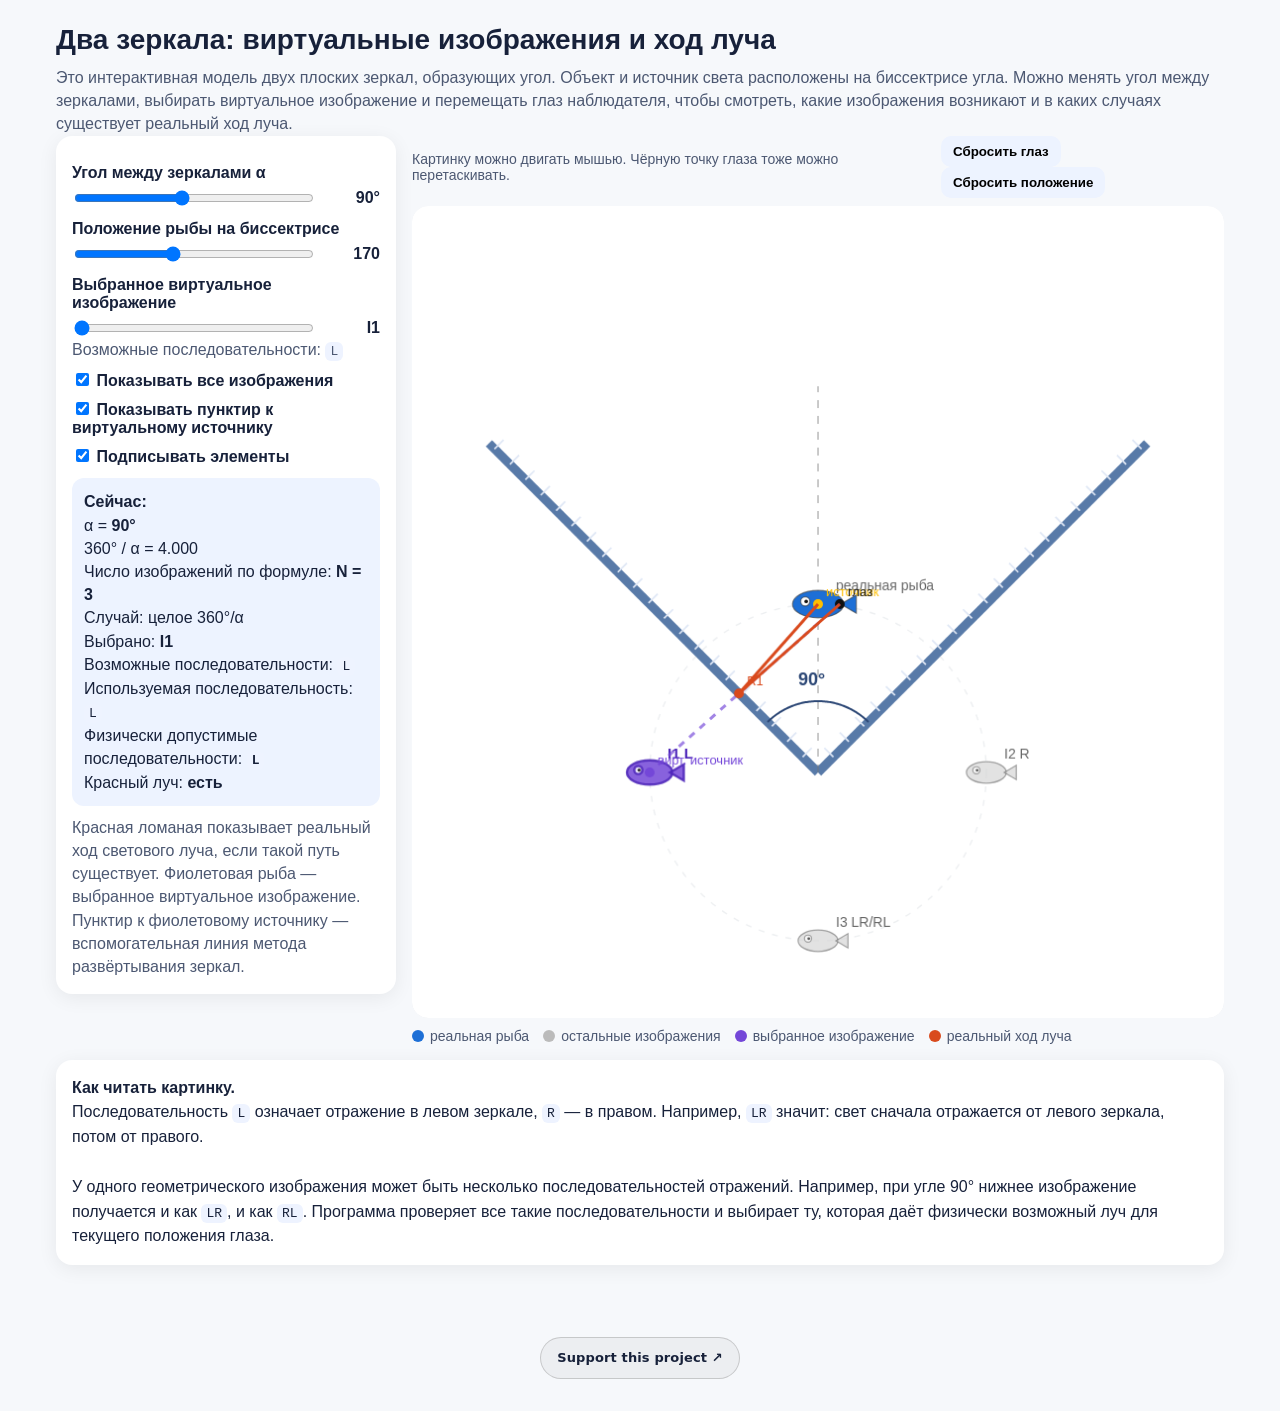
==== commit 77e37f91: "feat: add unified support CTA to mirror toy" ====
--- a/index.html
+++ b/index.html
@@ -4,6 +4,7 @@
 <meta charset="utf-8">
 <meta name="viewport" content="width=device-width,initial-scale=1">
 <title>Два зеркала: виртуальные изображения и ход луча</title>
+<link rel="stylesheet" href="./support.css">
 <style>
 :root{--ink:#17213a;--muted:#4c5872;--soft:#edf3ff}*{box-sizing:border-box}body{margin:0;font-family:Arial,sans-serif;background:#f6f8fb;color:var(--ink)}.wrap{max-width:1200px;margin:24px auto;padding:0 16px 24px}h1{margin:0 0 10px;font-size:28px}.lead,.small{color:var(--muted);line-height:1.45}.grid{display:grid;grid-template-columns:340px 1fr;gap:16px;align-items:start}.card,canvas{background:white;border-radius:16px;box-shadow:0 4px 20px #0001}.card{padding:16px}label{display:block;font-weight:700;margin:12px 0 6px}input[type=range]{width:100%}.row{display:flex;gap:12px;align-items:center}.val{min-width:52px;text-align:right;font-weight:700}.box{background:var(--soft);border-radius:12px;padding:12px;margin-top:12px;line-height:1.45}.checks label{font-weight:600;margin:9px 0}.tools{display:flex;justify-content:space-between;gap:10px;align-items:center;margin:0 0 8px;color:var(--muted);font-size:14px}.tools button{border:0;background:var(--soft);border-radius:10px;padding:8px 12px;font-weight:700;cursor:pointer}.canwrap{border-radius:16px;overflow:hidden;cursor:grab;touch-action:none}.canwrap.dragging{cursor:grabbing}canvas{display:block;width:100%;height:auto}.legend{display:flex;flex-wrap:wrap;gap:14px;margin-top:10px;color:var(--muted);font-size:14px}.legend span:before{content:"";display:inline-block;width:12px;height:12px;border-radius:50%;margin-right:6px;vertical-align:-1px}.a:before{background:#1d6fd6}.b:before{background:#bbb}.c:before{background:#7447d8}.d:before{background:#d94a1d}code{background:#eef3ff;border-radius:6px;padding:2px 5px}.note{margin-top:16px;line-height:1.55}@media(max-width:900px){.grid{grid-template-columns:1fr}}
 </style>
@@ -26,6 +27,7 @@
 </div>
 <div class="card note"><b>Как читать картинку.</b><br>Последовательность <code>L</code> означает отражение в левом зеркале, <code>R</code> — в правом. Например, <code>LR</code> значит: свет сначала отражается от левого зеркала, потом от правого.<br><br>У одного геометрического изображения может быть несколько последовательностей отражений. Например, при угле 90° нижнее изображение получается и как <code>LR</code>, и как <code>RL</code>. Программа проверяет все такие последовательности и выбирает ту, которая даёт физически возможный луч для текущего положения глаза.</div>
 </div>
+<div class="support-project-wrap"><a class="support-project" href="https://ko-fi.com/sphere_homotopy" target="_blank" rel="noopener noreferrer">Support this project ↗</a></div>
 <script>
 const cv=document.getElementById('cv'),ctx=cv.getContext('2d'),W=cv.width,H=cv.height,O={x:W/2,y:H-78};
 const angle=document.getElementById('angle'),dist=document.getElementById('dist'),sel=document.getElementById('sel'),showAll=document.getElementById('showAll'),showLine=document.getElementById('showLine'),showLabels=document.getElementById('showLabels');
@@ -48,4 +50,4 @@
 function pos(ev){let r=cv.getBoundingClientRect();return{x:ev.clientX-r.left,y:ev.clientY-r.top}}function eyeScene(){return{x:eyeOff.x,y:+dist.value+eyeOff.y}}canwrap.addEventListener('pointerdown',ev=>{let p=pos(ev),ec=C(eyeScene()),dx=p.x-ec.x,dy=p.y-ec.y;dragEye=dx*dx+dy*dy<18*18;drag={start:p,pan:{...pan},eye:{...eyeOff}};canwrap.classList.add('dragging');canwrap.setPointerCapture(ev.pointerId)});canwrap.addEventListener('pointermove',ev=>{if(!drag)return;let p=pos(ev);if(dragEye){let s=S(p);eyeOff={x:s.x,y:s.y-(+dist.value)}}else pan={x:drag.pan.x+p.x-drag.start.x,y:drag.pan.y+p.y-drag.start.y};draw()});function up(ev){drag=null;dragEye=false;canwrap.classList.remove('dragging');try{canwrap.releasePointerCapture(ev.pointerId)}catch(e){}}canwrap.addEventListener('pointerup',up);canwrap.addEventListener('pointercancel',up);document.getElementById('resetView').onclick=()=>{pan={...defPan};draw()};document.getElementById('resetEye').onclick=()=>{eyeOff={...defEye};draw()};draw();
 </script>
 </body>
-</html>
+</html>
--- a/support.css
+++ b/support.css
@@ -0,0 +1 @@
+.support-project-wrap{display:flex;justify-content:center;padding:24px 16px 32px}.support-project{display:inline-flex;align-items:center;justify-content:center;min-height:42px;padding:10px 16px;border:1px solid rgba(127,127,127,.35);border-radius:999px;background:rgba(127,127,127,.08);color:inherit;text-decoration:none;font:700 13px/1.2 Inter,ui-sans-serif,system-ui,-apple-system,BlinkMacSystemFont,"Segoe UI",sans-serif;letter-spacing:.01em;transition:transform .15s ease,background .15s ease,border-color .15s ease}.support-project:hover{transform:translateY(-1px);background:rgba(127,127,127,.13);border-color:rgba(127,127,127,.5)}.support-project:active{transform:translateY(0)}@media(prefers-reduced-motion:reduce){.support-project{transition:none}}
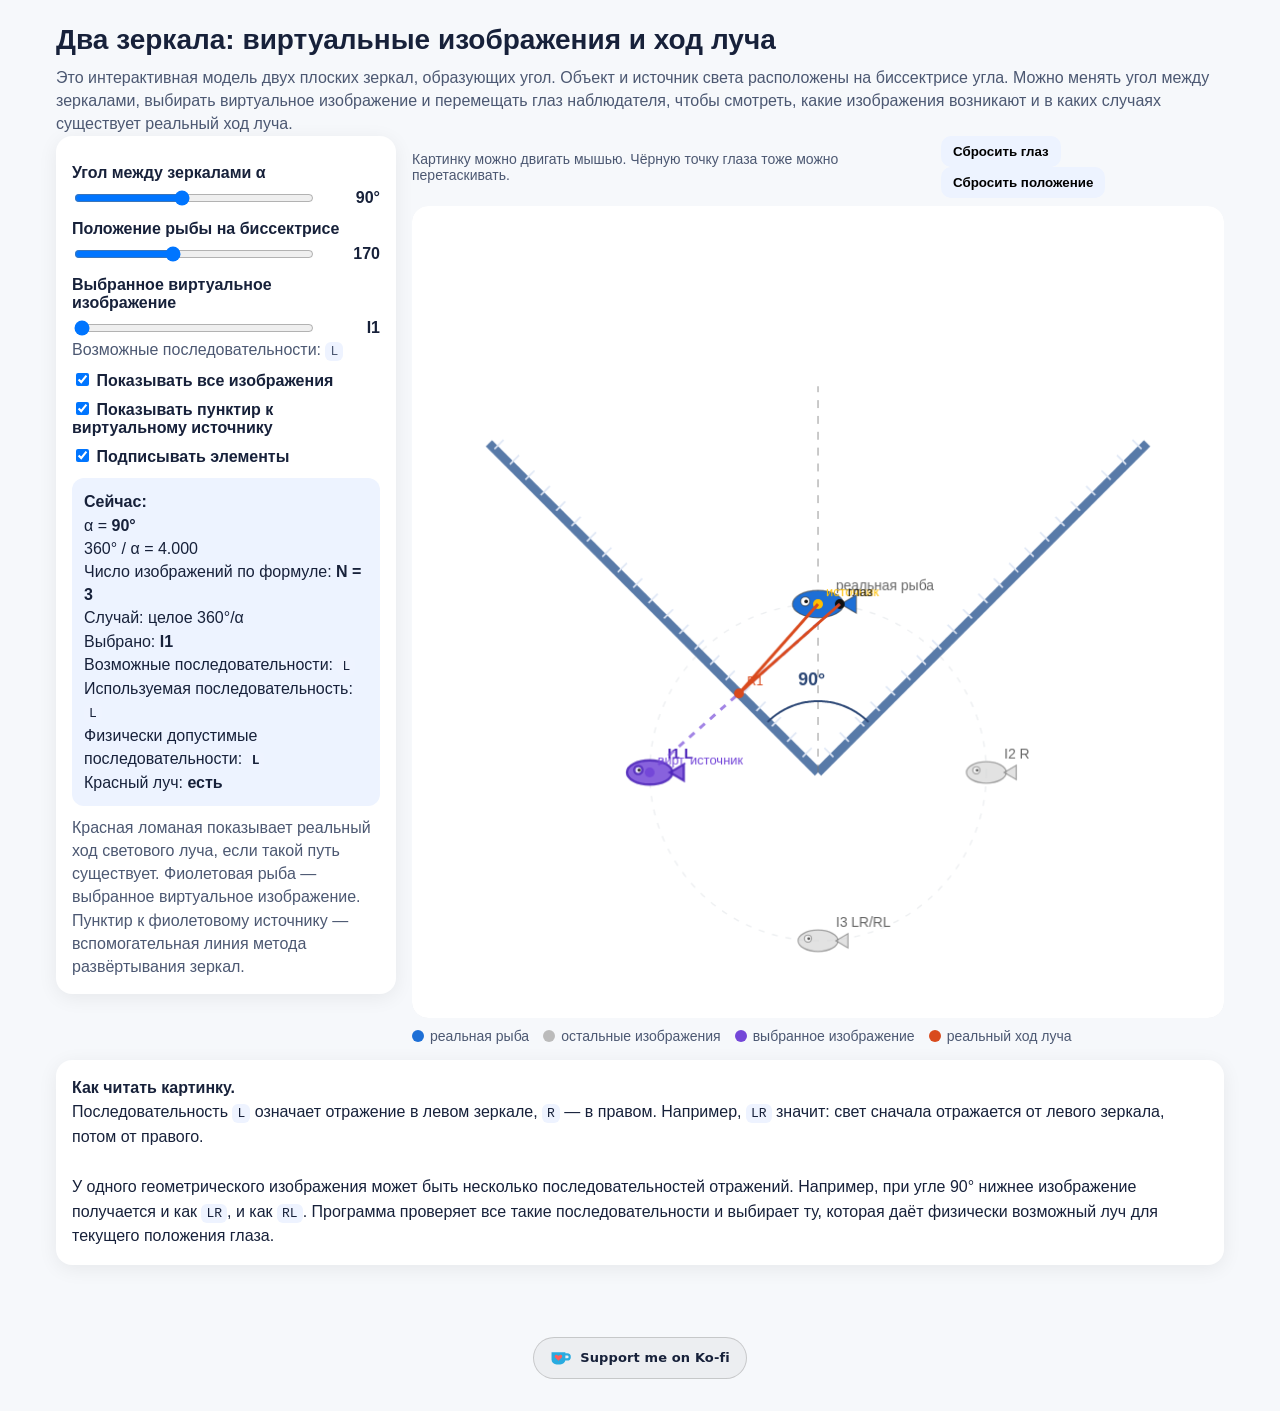
==== commit a95971b8: "Route Mirrors support clicks through analytics" ====
--- a/index.html
+++ b/index.html
@@ -5,6 +5,7 @@
 <meta name="viewport" content="width=device-width,initial-scale=1">
 <title>Два зеркала: виртуальные изображения и ход луча</title>
 <link rel="stylesheet" href="./support.css">
+<script src="./analytics.js"></script>
 <style>
 :root{--ink:#17213a;--muted:#4c5872;--soft:#edf3ff}*{box-sizing:border-box}body{margin:0;font-family:Arial,sans-serif;background:#f6f8fb;color:var(--ink)}.wrap{max-width:1200px;margin:24px auto;padding:0 16px 24px}h1{margin:0 0 10px;font-size:28px}.lead,.small{color:var(--muted);line-height:1.45}.grid{display:grid;grid-template-columns:340px 1fr;gap:16px;align-items:start}.card,canvas{background:white;border-radius:16px;box-shadow:0 4px 20px #0001}.card{padding:16px}label{display:block;font-weight:700;margin:12px 0 6px}input[type=range]{width:100%}.row{display:flex;gap:12px;align-items:center}.val{min-width:52px;text-align:right;font-weight:700}.box{background:var(--soft);border-radius:12px;padding:12px;margin-top:12px;line-height:1.45}.checks label{font-weight:600;margin:9px 0}.tools{display:flex;justify-content:space-between;gap:10px;align-items:center;margin:0 0 8px;color:var(--muted);font-size:14px}.tools button{border:0;background:var(--soft);border-radius:10px;padding:8px 12px;font-weight:700;cursor:pointer}.canwrap{border-radius:16px;overflow:hidden;cursor:grab;touch-action:none}.canwrap.dragging{cursor:grabbing}canvas{display:block;width:100%;height:auto}.legend{display:flex;flex-wrap:wrap;gap:14px;margin-top:10px;color:var(--muted);font-size:14px}.legend span:before{content:"";display:inline-block;width:12px;height:12px;border-radius:50%;margin-right:6px;vertical-align:-1px}.a:before{background:#1d6fd6}.b:before{background:#bbb}.c:before{background:#7447d8}.d:before{background:#d94a1d}code{background:#eef3ff;border-radius:6px;padding:2px 5px}.note{margin-top:16px;line-height:1.55}@media(max-width:900px){.grid{grid-template-columns:1fr}}
 </style>
@@ -27,7 +28,7 @@
 </div>
 <div class="card note"><b>Как читать картинку.</b><br>Последовательность <code>L</code> означает отражение в левом зеркале, <code>R</code> — в правом. Например, <code>LR</code> значит: свет сначала отражается от левого зеркала, потом от правого.<br><br>У одного геометрического изображения может быть несколько последовательностей отражений. Например, при угле 90° нижнее изображение получается и как <code>LR</code>, и как <code>RL</code>. Программа проверяет все такие последовательности и выбирает ту, которая даёт физически возможный луч для текущего положения глаза.</div>
 </div>
-<div class="support-project-wrap"><a class="support-project" href="https://ko-fi.com/sphere_homotopy" target="_blank" rel="noopener noreferrer">Support this project ↗</a></div>
+<div class="support-project-wrap"><a class="support-project" href="./go/kofi/mirrors/" target="_blank" rel="noopener noreferrer">Support this project ↗</a></div>
 <script>
 const cv=document.getElementById('cv'),ctx=cv.getContext('2d'),W=cv.width,H=cv.height,O={x:W/2,y:H-78};
 const angle=document.getElementById('angle'),dist=document.getElementById('dist'),sel=document.getElementById('sel'),showAll=document.getElementById('showAll'),showLine=document.getElementById('showLine'),showLabels=document.getElementById('showLabels');
--- a/support.css
+++ b/support.css
@@ -1 +1 @@
-.support-project-wrap{display:flex;justify-content:center;padding:24px 16px 32px}.support-project{display:inline-flex;align-items:center;justify-content:center;min-height:42px;padding:10px 16px;border:1px solid rgba(127,127,127,.35);border-radius:999px;background:rgba(127,127,127,.08);color:inherit;text-decoration:none;font:700 13px/1.2 Inter,ui-sans-serif,system-ui,-apple-system,BlinkMacSystemFont,"Segoe UI",sans-serif;letter-spacing:.01em;transition:transform .15s ease,background .15s ease,border-color .15s ease}.support-project:hover{transform:translateY(-1px);background:rgba(127,127,127,.13);border-color:rgba(127,127,127,.5)}.support-project:active{transform:translateY(0)}@media(prefers-reduced-motion:reduce){.support-project{transition:none}}
+.support-project-wrap{display:flex;justify-content:center;padding:24px 16px 32px}.support-project{display:inline-flex;align-items:center;justify-content:center;gap:4px;min-height:42px;padding:10px 16px;border:1px solid rgba(127,127,127,.35);border-radius:999px;background:rgba(127,127,127,.08);color:inherit;text-decoration:none;font-size:0;transition:transform .15s ease,background .15s ease,border-color .15s ease}.support-project::before{content:"";width:22px;height:18px;flex:0 0 auto;background:center/contain no-repeat url("data:image/svg+xml,%3Csvg xmlns='http://www.w3.org/2000/svg' viewBox='0 0 30 22'%3E%3Cpath fill='%2329abe0' d='M2 3h19v10a7 7 0 0 1-7 7H9a7 7 0 0 1-7-7V3Z'/%3E%3Cpath fill='none' stroke='%2329abe0' stroke-width='3' stroke-linecap='round' d='M21 6h2.5a3.5 3.5 0 0 1 0 7H21'/%3E%3Cpath fill='%23ff5e5b' d='M11.5 14.8 7.2 10.7C4.7 8.3 8.1 5 10.6 7.4l.9.9.9-.9c2.5-2.4 5.9.9 3.4 3.3l-4.3 4.1Z'/%3E%3C/svg%3E")}.support-project::after{content:"Support me on Ko-fi";font:700 13px/1.2 Inter,ui-sans-serif,system-ui,-apple-system,BlinkMacSystemFont,"Segoe UI",sans-serif;letter-spacing:.01em}.support-project:hover{transform:translateY(-1px);background:rgba(127,127,127,.13);border-color:rgba(127,127,127,.5)}.support-project:active{transform:translateY(0)}@media(prefers-reduced-motion:reduce){.support-project{transition:none}}
